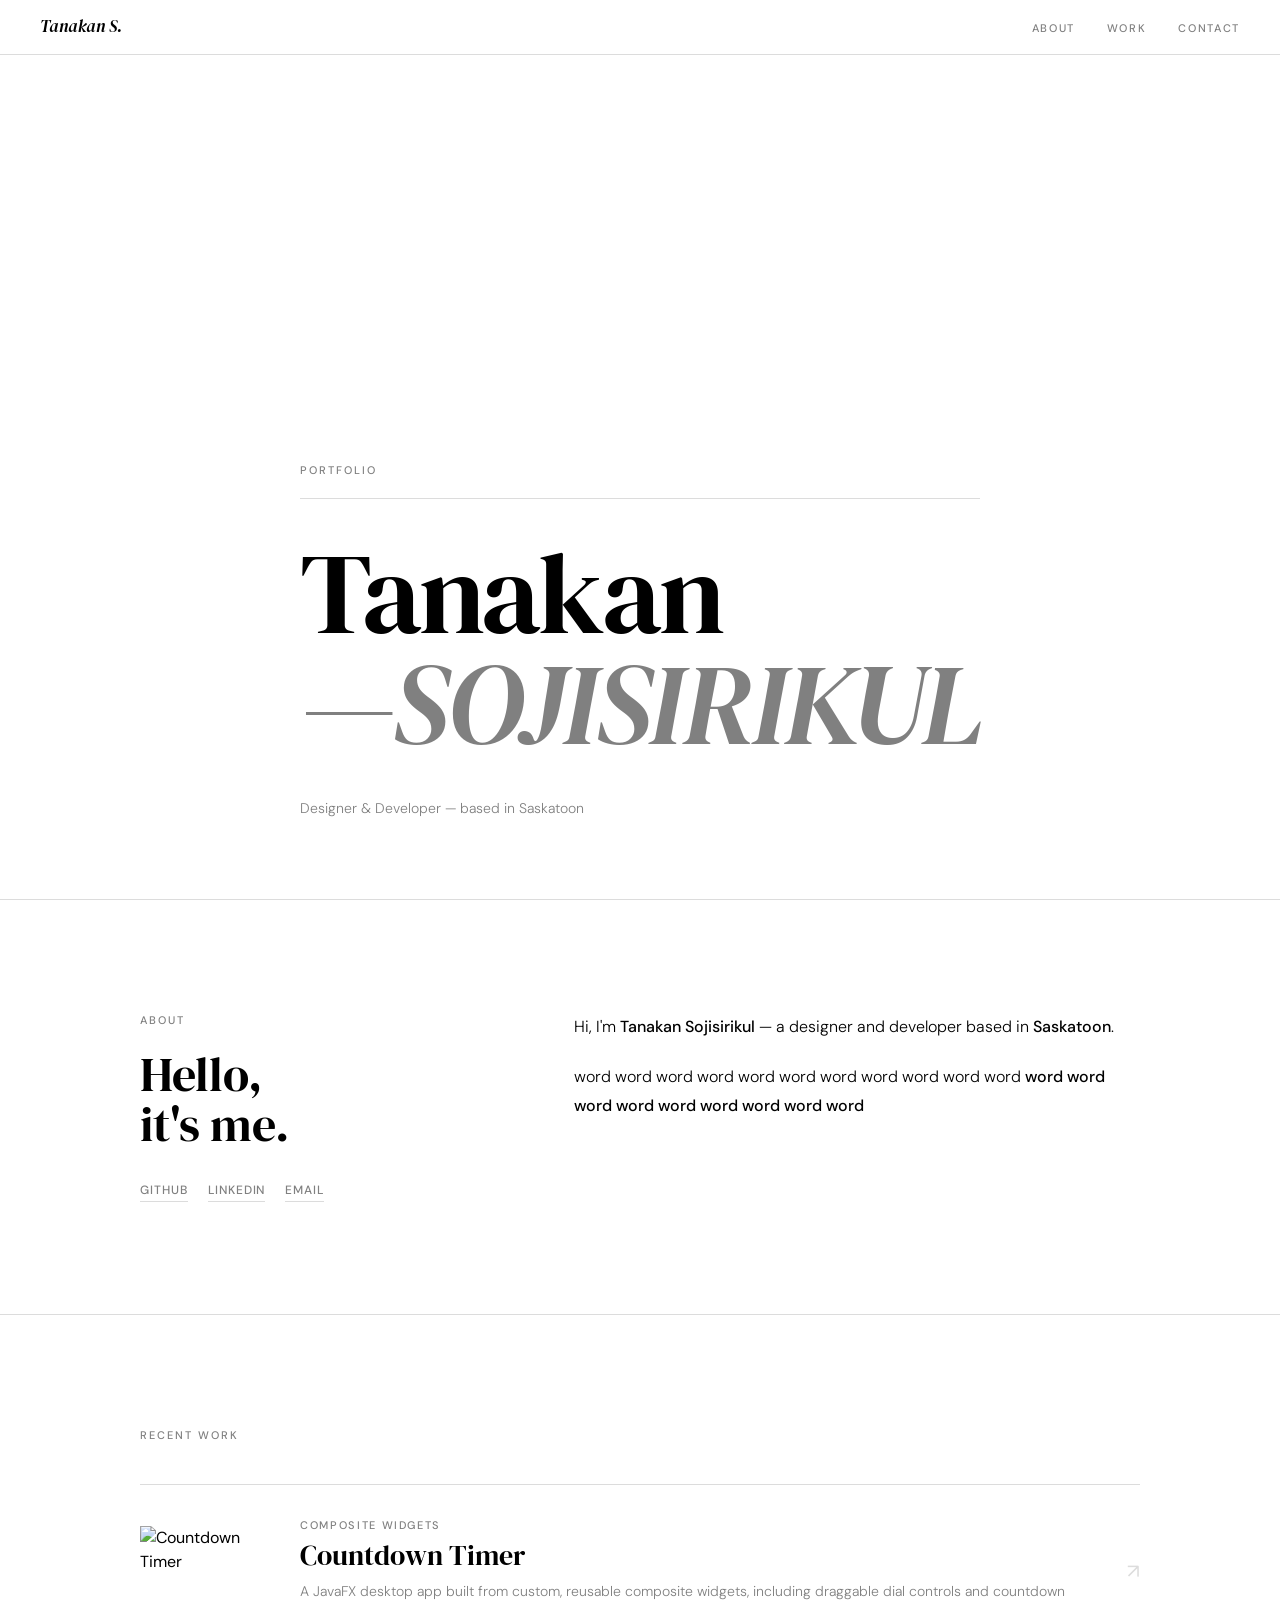
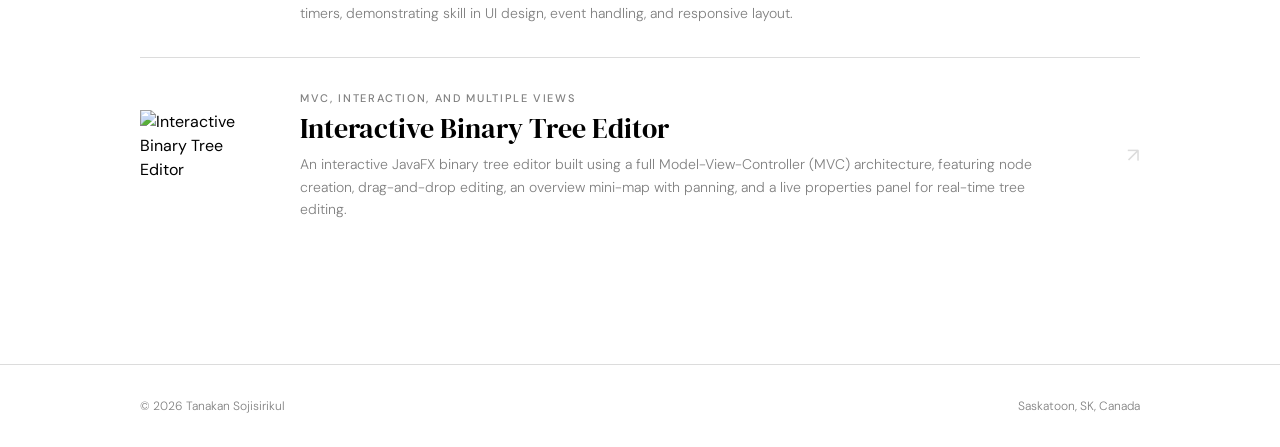
==== website/index.html @ 0d15c953 "add browser back/forward button support in project detail page" ====
<!DOCTYPE html>
<html lang="en">

<head>
    <meta charset="UTF-8" />
    <meta name="viewport" content="width=device-width, initial-scale=1.0" />
    <title>Tanakan S. — Portfolio</title>

    <!-- google font: DM Serif Display -->
    <link rel="stylesheet" href="https://fonts.googleapis.com/css2?family=DM+Serif+Display:ital@0;1&family=DM+Sans:wght@300;400;500&display=swap" />
    
    <!-- external web style -->
    <link rel="stylesheet" href="style.css" />
</head>

<body>

    <div id="view-home">


        <!-- navigation bar -->
        <nav id="navbar">
            <a id="nav-logo" data-view="home">Tanakan S.</a>
            <ul id="navbar-links">
                <li><a data-view="home" data-anchor="about-section">About</a></li>
                <li><a data-view="home" data-anchor="work-section">Work</a></li>
                <li><a href="mailto:soji.tanakan@gmail.com">Contact</a></li>
            </ul>
        </nav>


        <!-- hero -->
        <section id="hero-section">
            <div class="container">

                <div id="hero-label">
                    <span>Portfolio</span>
                </div>

                <h1 id="hero-heading">
                    Tanakan<br />
                    <em>&mdash;SOJISIRIKUL</em>
                </h1>

                <p id="hero-sub">Designer &amp; Developer — based in Saskatoon</p>

            </div>
        </section>

        <!-- about -->
        <section id="about-section">
            <div class="container">
                <div class="two-col">

                    <div class="col-left">
                        <p class="eyebrow">About</p>
                        <h2 class="about-heading">Hello,<br />it's me.</h2>
                        <div class="link-row">
                            <a class="text-link" href="https://github.com/tas199" target="_blank">GitHub</a>
                            <a class="text-link" href="https://www.linkedin.com/in/tansoji/" target="_blank">LinkedIn</a>
                            <a class="text-link" href="mailto:soji.tanakan@gmail.com">Email</a>
                        </div>
                    </div>

                    <div class="col-right bio-text">
                        <p>
                            Hi, I'm <strong>Tanakan Sojisirikul</strong> — a designer
                            and developer based in <strong>Saskatoon</strong>.
                        </p>
                        <p>
                            word word word word word word word word word word word
                            <strong>word word word word word word word word word</strong>
                        </p>
                    </div>

                </div>
            </div>
        </section>

        <!-- projects -->
        <section id="work-section">
            <div class="container">

                <p class="eyebrow">Recent Work</p>

                <div id="project-list">

                    <!-- project 2 -->
                    <div class="project-row" data-project="cmpt381_a2">
                        <div class="project-thumb">
                            <img src="images/cmpt381_a2/cover.png" alt="Countdown Timer" />
                        </div>
                        <div class="project-info">
                            <p class="project-tag">Composite Widgets</p>
                            <h3 class="project-title">Countdown Timer</h3>
                            <p class="project-desc">A JavaFX desktop app built from custom, reusable composite widgets, including draggable dial controls and countdown timers, demonstrating skill in UI design, event handling, and responsive layout.</p>
                        </div>
                        <span class="project-arrow">↗</span>
                    </div>

                    <!-- project 3 -->
                    <div class="project-row" data-project="cmpt381_a3">
                        <div class="project-thumb">
                            <img src="images/cmpt381_a3/cover.png" alt="Interactive Binary Tree Editor" />
                        </div>
                        <div class="project-info">
                            <p class="project-tag">MVC, Interaction, and Multiple Views</p>
                            <h3 class="project-title">Interactive Binary Tree Editor</h3>
                            <p class="project-desc">An interactive JavaFX binary tree editor built using a full Model-View-Controller (MVC) architecture, featuring node creation, drag-and-drop editing, an overview mini-map with panning, and a live properties panel for real-time tree editing.</p>
                        </div>
                        <span class="project-arrow">↗</span>
                    </div>

                    <!-- additional project -->
                </div>
            </div>
        </section>

        <!-- footer -->
        <footer id="site-footer">
            <div class="container footer-inner">
                <span>© 2026 Tanakan Sojisirikul</span>
                <span>Saskatoon, SK, Canada</span>
            </div>
        </footer>
    
    </div>


    <!-- project detail, java script -->
    <!-- template -->
     <div id="view-project" style="display: none;">

        <div id="detail-topbar">
            <div class="container topbar-inner">
                <button id="back-btn">← Back to Work</button>
                <span id="detail-index"></span>
            </div>
        </div>

        <section id="detail-hero">
            <div class="container">
                <div class="detail-header">
                    <div>
                        <p class="eyebrow" id="detail-tag"></p>
                        <h1 id="detail-title"></h1>
                    </div>
                    <div id="detail-meta"></div>
                </div>
                <img id="detail-cover" src="" alt="" />
            </div>
        </section>

        <section>
            <div class="container">
                <div id="detail-body"></div>
            </div>
        </section>

        <section>
            <div class="container">
                <div id="detail-gallery"></div>
            </div>
        </section>

        <section id="detail-next">
            <div class="container">
                <div id="next-link">
                    <div>
                        <p class="eyebrow">Next Project</p>
                        <h2 id="next-title"></h2>
                    </div>
                    <span class="next-arrow">→</span>
                </div>
            </div>
        </section>

    </div>

    <!-- script -->
    <script>
    
        // project list
        const PROJECTS = [
            {
                id: "cmpt381_a2",
                tag: "Composite Widgets",
                title: "Countdown <em>Timer</em>",
                cover: "images/cmpt381_a2/cover.png",  // local path
                meta: [
                    { label: "Year", value: "2025" },
                    { label: "Role", value: "Designer, Developer" },
                    { label: "Tools", value: "JavaFX, IntelliJ IDEA, UI Controls, Event-Driven Programming, Object-Oriented Design (OOP), Encapsulation, Responsive Layout" },
                    { label: "Link", value: '<a href="https://github.com/tas199/cmpt381-2025-a2.git" target="_blank">GitHub ↗</a>' }
                ],
                sections: [
                    { label: "Overview", text: ["This application is a JavaFX desktop program that shows a control panel with <strong>two countdown timers</strong> and an <strong>activity log</strong> on the side. Each timer is built as a <strong>custom dial control</strong> that users set by <strong>clicking and dragging</strong> around a circle, like turning a clock hand, and the app then <strong>counts down the seconds</strong> while updating the display in real time. The timers run in the <strong>background</strong> so the countdown keeps ticking smoothly, and when a timer finishes, it automatically <strong>adds a message to the log panel</strong>, which is also <strong>resizable</strong> so it can grow or shrink smoothly with the window. The interface is built by combining smaller <strong>custom widgets</strong> (a log panel, an arc-shaped control, and a dial display) into bigger ones, a method called <strong>composite widgets</strong>, so parts of the screen can be <strong>reused</strong> just like normal buttons or sliders."] }
                ],
                gallery: [
                    { src: "images/cmpt381_a2/body1.png", wide: true,  alt: "Countdown timer set-time screen" },
                    { src: "images/cmpt381_a2/body2.png", wide: false, alt: "Timer finished alert" },
                    { src: "images/cmpt381_a2/body3.png", wide: false, alt: "Font customization panel" }
                ],
                next: "cmpt381_a3"
            },

            {
                id: "cmpt381_a3",
                tag: "MVC, Interaction, and Multiple Views",
                title: "Interactive <em>Binary Tree Editor</em>",
                cover: "images/cmpt381_a3/cover.png",
                meta: [
                    { label: "Year", value: "2025" },
                    { label: "Role", value: "Designer, Developer" },
                    { label: "Tools", value: "JavaFX, IntelliJ IDEA, UI Controls" },
                    { label: "Link", value: '<a href="https://github.com/tas199/cmpt381-2025-a3.git" target="_blank">GitHub ↗</a>' }
                ],
                sections: [
                    { label: "Overview", text: ["This project is an interactive <strong>binary tree editor</strong> built with JavaFX, made to practice <strong>Model-View-Controller (MVC)</strong>, a way of organizing code so the data, the visuals, and the user input are all kept separate and easier to manage. You can click to add nodes, hold Shift and drag to connect them as parent and child, move branches around, select or delete parts, and see everything update right away. Since the tree can get bigger than the screen, there's a small <strong>overview map</strong> that shows the whole tree at once. There's also a <strong>side panel</strong> where you can view or edit details about the node you picked, like its name, depth, and number of children, along with a few basic stats about the tree overall. Overall, it works a lot like the drag-and-drop editors you'd see in real diagramming tools, just built from scratch."] }
                ],
                gallery: [
                    { src: "images/cmpt381_a3/body1.png", wide: true,  alt: "Node tree linking" },
                    { src: "images/cmpt381_a3/body2.png", wide: false, alt: "Overview map" },
                    { src: "images/cmpt381_a3/body3.png", wide: false, alt: "Side panel: A node detail" }
                ],
                next: ""
            },
            // additional projects
        ];

        // dom reference
        const viewHome = document.getElementById("view-home");
        const viewProject = document.getElementById("view-project");
        const navbar = document.getElementById("navbar");
        const nextLink = document.getElementById("next-link");

        // findProjectById() 
        function findProjectById(id) {

            for (let i = 0; i < PROJECTS.length; i++) {

                const project = PROJECTS[i];

                if (project.id === id) {
                    return project;
                }
            }

            return null;
        }

        // showHome()
        // switch to home view
        function showHome(anchor, fromHistory) {

            viewProject.style.display = "none";
            viewHome.style.display = "block";

            navbar.querySelector("ul").innerHTML = `
                <li><a data-view="home" data-anchor="about-section">About</a></li>
                <li><a data-view="home" data-anchor="work-section">Work</a></li>
                <li><a href="mailto:soji.tanakan@gmail.com">Contact</a></li>
            `;

            bindNavLinks();

            window.scrollTo({ top: 0, behavior: "instant" });

            if (anchor) {

                const target = document.getElementById(anchor);

                if (target) {
                    target.scrollIntoView({ behavior: "smooth" });
                }
            }

            if (!fromHistory) {
                history.pushState({ view: "home", anchor: anchor || null }, "", window.location.pathname);
            }
        }

        // showProject()
        // fill the detail template with project data
        function showProject(id, fromHistory) {

            const data = findProjectById(id);

            if (data === null) {
                return;
            }

            viewHome.style.display = "none";
            viewProject.style.display = "block";

            navbar.querySelector("ul").innerHTML = `
                <li><a data-view="home">Home</a></li>
                <li><a data-view="home" data-anchor="work-section">Work</a></li>
                <li><a href="mailto:soji.tanakan@gmail.com">Contact</a></li>
            `;

            bindNavLinks();

            // find this project's position in the list
            let projectPosition = 0;

            for (let i = 0; i < PROJECTS.length; i++) {
                if (PROJECTS[i].id === id) {
                    projectPosition = i + 1;
                }
            }

            const current = String(projectPosition).padStart(2, "0");
            const total = String(PROJECTS.length).padStart(2, "0");
            document.getElementById("detail-index").textContent = current + " / " + total;

            document.getElementById("detail-tag").textContent = data.tag;
            document.getElementById("detail-title").innerHTML = data.title;
            document.getElementById("detail-cover").src = data.cover;
            document.getElementById("detail-cover").alt = data.tag;

            // build the HTML for the meta table one row at a time
            let metaHtml = "";

            for (let i = 0; i < data.meta.length; i++) {

                const row = data.meta[i];

                metaHtml += "<div class=\"meta-row\">";
                metaHtml += "<span class=\"meta-label\">" + row.label + "</span>";
                metaHtml += "<span class=\"meta-value\">" + row.value + "</span>";
                metaHtml += "</div>";
            }

            document.getElementById("detail-meta").innerHTML = metaHtml;

            // build the HTML for body (overview)
            let bodyHtml = "";

            for (let i = 0; i < data.sections.length; i++) {

                const section = data.sections[i];

                let paragraphsHtml = "";

                for (let j = 0; j < section.text.length; j++) {
                    paragraphsHtml += "<p>" + section.text[j] + "</p>";
                }

                bodyHtml += "<div class=\"content-row\">";
                bodyHtml += "<span class=\"content-row-label\">" + section.label + "</span>";
                bodyHtml += "<div class=\"content-row-text\">" + paragraphsHtml + "</div>";
                bodyHtml += "</div>";
            }

            document.getElementById("detail-body").innerHTML = bodyHtml;

            // build the HTML for the photo gallery
            if (data.gallery && data.gallery.length > 0) {

                let galleryHtml = "";

                for (let i = 0; i < data.gallery.length; i++) {

                    const photo = data.gallery[i];

                    let cssClass = "";
                    if (photo.wide === true) {
                        cssClass = "wide";
                    } else {
                        cssClass = "";
                    }

                    galleryHtml += "<img src=\"" + photo.src + "\" alt=\"" + photo.alt + "\" title=\"" + photo.alt + "\" class=\"" + cssClass + "\" />";
                }

                document.getElementById("detail-gallery").innerHTML = "<div class=\"gallery\">" + galleryHtml + "</div>";

            } else {
                document.getElementById("detail-gallery").innerHTML = "";
            }

            const nextData = findProjectById(data.next);

            // Next Project link
            if (nextData !== null) {
                const cleanTitle = nextData.title.replace(/<[^>]+>/g, " ").trim();
                document.getElementById("next-title").textContent = cleanTitle;
            } else {
                document.getElementById("next-title").textContent = "";
            }

            nextLink.dataset.project = data.next;

            window.scrollTo({ top: 0, behavior: "instant" });

            if (!fromHistory) {
                history.pushState({ view: "project", id: id }, "", "?project=" + id);
            }
        }

        // bindNavLinks()
        function bindNavLinks() {

            const homeLinks = document.querySelectorAll("[data-view='home']");

            for (let i = 0; i < homeLinks.length; i++) {

                const link = homeLinks[i];

                link.addEventListener("click", function (e) {
                    e.preventDefault();
                    showHome(link.dataset.anchor || null);
                });
            }
        }

        document.addEventListener("click", function (e) {

            const row = e.target.closest(".project-row[data-project]");

            if (row) {
                showProject(row.dataset.project);
                return;
            }

            if (e.target.closest("#back-btn")) {
                showHome("work-section");
                return;
            }

            if (e.target.closest("#next-link")) {

                const nextId = document.getElementById("next-link").dataset.project;

                if (nextId) {
                    showProject(nextId);
                }

                return;
            }

            if (e.target.closest("#nav-logo")) {
                showHome(null);
                return;
            }

        });

        bindNavLinks();

        // browser back/forward button support
        window.addEventListener("popstate", function (e) {

            const state = e.state;

            if (state && state.view === "project") {
                showProject(state.id, true);
            } else {
                showHome(state ? state.anchor : null, true);
            }
        });

        // set up the  first history entry so that a later "back"
        (function initHistory() {

            const params = new URLSearchParams(window.location.search);
            const initialProjectId = params.get("project");

            if (initialProjectId && findProjectById(initialProjectId)) {
                showProject(initialProjectId, true);
                history.replaceState({ view: "project", id: initialProjectId }, "", "?project=" + initialProjectId);
            } else {
                history.replaceState({ view: "home", anchor: null }, "", window.location.pathname);
            }
        })();

    </script>

    

</body>
</html>
---- website/style.css ----
/*
 * css variables and reset
 */
:root {
    --font-heading  : "DM Serif Display", Georgia, serif;
    --font-body     : "DM Sans", system-ui, sans-serif;

    --color-ink     : black;
    --color-muted   : gray;
    --color-border  : gainsboro;
    --color-hover   : whitesmoke;

    --max-width     : 1080px;
    --side-padding  : 2.5rem;
    --section-gap   : 7rem;
    --nav-height    : 55px;
}

* {
    box-sizing: border-box;
    margin: 0;
    padding: 0;
}

*::before {
    box-sizing: border-box;
    margin: 0;
    padding: 0;
}

*::after {
    box-sizing: border-box;
    margin: 0;
    padding: 0;
}

html {
    scroll-behavior: smooth;
}

body {
    font-family: var(--font-body);
    color: var(--color-ink);
    background: white;
    line-height: 1.5;
    -webkit-font-smoothing: antialiased;
}

img {
    display: block;
    max-width: 100%;
}

a {
    color: inherit;
    text-decoration: none;
}

ul {
    list-style: none;
}

button {
    border: none;
    background: none;
    font: inherit;
    cursor: pointer;
    padding: 0;
}

strong {
    font-weight: 500;
}

/*
 * navigation bar
 */
#navbar {
    position: fixed;
    top: 0;
    left: 0;
    right: 0;
    height: var(--nav-height);
    display: flex;
    align-items: center;
    justify-content: space-between;
    padding: 0 var(--side-padding);
    background: white;
    border-bottom: 1px solid var(--color-border);
    z-index: 100;
}

#nav-logo {
    font-family: var(--font-heading);
    font-style: italic;
    font-size: 1.0625rem;
    cursor: pointer;
}

#navbar-links {
    display: flex;
    gap: 2rem;
}

#navbar-links a {
    font-size: 0.6875rem;
    font-weight: 500;
    letter-spacing: 0.15em;
    text-transform: uppercase;
    color: var(--color-muted);
    cursor: pointer;
    transition: color 0.15s;
}

#navbar-links a:hover {
    color: var(--color-ink);
}

/*
 * hero title
 */
.container {
    max-width: var(--max-width);
    margin: 0 auto;
    padding: 0 var(--side-padding);
}

#hero-section {
    min-height: 100vh;
    display: flex;
    align-items: flex-end;
    padding-top: var(--nav-height);
    padding-bottom: 5rem;
    border-bottom: 1px solid var(--color-border);
}

#hero-label {
    display: flex;
    justify-content: space-between;
    font-size: 0.6875rem;
    font-weight: 500;
    letter-spacing: 0.18em;
    text-transform: uppercase;
    color: var(--color-muted);
    border-bottom: 1px solid var(--color-border);
    padding-bottom: 1.25rem;
    margin-bottom: 2.5rem;
}

#hero-heading {
    font-family: var(--font-heading);
    font-size: clamp(3.5rem, 9vw, 8rem);
    font-weight: 400;
    line-height: 0.95;
    letter-spacing: -0.025em;
    margin-bottom: 2.5rem;
}

#hero-heading em {
    font-style: italic;
    color: var(--color-muted);
}

#hero-sub {
    font-size: 0.875rem;
    font-weight: 300;
    color: var(--color-muted);
}

/*
 * about section
 */
.eyebrow {
    font-size: 0.6875rem;
    font-weight: 500;
    letter-spacing: 0.18em;
    text-transform: uppercase;
    color: var(--color-muted);
    margin-bottom: 1.25rem;
}

.text-link {
    font-size: 0.75rem;
    font-weight: 500;
    letter-spacing: 0.08em;
    text-transform: uppercase;
    color: var(--color-muted);
    border-bottom: 1px solid var(--color-border);
    padding-bottom: 2px;
    transition: color 0.15s, border-color 0.15s;
}

.text-link:hover {
    color: var(--color-ink);
    border-color: var(--color-ink);
}

.two-col {
    display: grid;
    grid-template-columns: 1fr 1.6fr;
    gap: 5rem;
    align-items: start;
}

.col-left {
    position: sticky;
    top: calc(var(--nav-height) + 2rem);
}

#about-section {
    padding: var(--section-gap) 0;
    border-bottom: 1px solid var(--color-border);
}

.about-heading {
    font-family: var(--font-heading);
    font-size: clamp(2rem, 4vw, 3rem);
    font-weight: 400;
    line-height: 1.05;
    margin-bottom: 2rem;
}

.link-row {
    display: flex;
    gap: 1.25rem;
    flex-wrap: wrap;
}

.bio-text p {
    font-size: 1rem;
    font-weight: 300;
    line-height: 1.85;
}

.bio-text p + p {
    margin-top: 1.25rem;
}

/*
 * projects section
 */
 #work-section {
    padding: var(--section-gap) 0;
    border-bottom: 1px solid var(--color-border);
}

#project-list {
    margin-top: 2.5rem;
}

.project-row {
    display: grid;
    grid-template-columns: 120px 1fr 2rem;
    gap: 2.5rem;
    align-items: center;
    padding: 2rem 0;
    border-top: 1px solid var(--color-border);
    cursor: pointer;
    transition: background 0.15s;
}

.project-row:hover {
    background: var(--color-hover);
}

.project-thumb {
    width: 120px;
    aspect-ratio: 4 / 3;
    overflow: hidden;
}

.project-thumb img {
    width: 100%;
    height: 100%;
    object-fit: cover;
}

.project-info {
    min-width: 0;
}

.project-tag {
    font-size: 0.6875rem;
    font-weight: 500;
    letter-spacing: 0.15em;
    text-transform: uppercase;
    color: var(--color-muted);
    margin-bottom: 0.4rem;
}

.project-title {
    font-family: var(--font-heading);
    font-size: clamp(1.2rem, 2.5vw, 1.75rem);
    font-weight: 400;
    line-height: 1.1;
    margin-bottom: 0.6rem;
}

.project-desc {
    font-size: 0.875rem;
    font-weight: 300;
    color: var(--color-muted);
    line-height: 1.6;
}

.project-arrow {
    font-size: 1.25rem;
    color: var(--color-border);
    text-align: right;
    transition: color 0.15s;
}

.project-row:hover .project-arrow {
    color: var(--color-ink);
}

/*
 * footer
 */
#site-footer { padding: 2rem 0; }

.footer-inner {
    display: flex;
    justify-content: space-between;
    font-size: 0.75rem;
    font-weight: 300;
    color: var(--color-muted);
}

/*
 * project detail
 */

#detail-topbar {
    margin-top: var(--nav-height);
    border-bottom: 1px solid var(--color-border);
}

.topbar-inner {
    display: flex;
    justify-content: space-between;
    align-items: center;
    height: 48px;
}

#back-btn {
    font-size: 0.6875rem;
    font-weight: 500;
    letter-spacing: 0.12em;
    text-transform: uppercase;
    color: var(--color-muted);
    transition: color 0.15s;
}

#back-btn:hover {
    color: var(--color-ink);
}

#detail-index {
    font-size: 0.6875rem;
    font-weight: 500;
    letter-spacing: 0.15em;
    text-transform: uppercase;
    color: var(--color-muted);
}

/* hero: title left, meta right */
#detail-hero {
    padding-top: 4rem;
    padding-bottom: 0;
    padding-left: 0;
    padding-right: 0;
}

.detail-header {
    display: grid;
    grid-template-columns: 1fr 1fr;
    gap: 4rem;
    align-items: end;
    margin-bottom: 3rem;
}

#detail-title {
    font-family: var(--font-heading);
    font-size: clamp(2.5rem, 6vw, 5rem);
    font-weight: 400;
    line-height: 0.95;
    letter-spacing: -0.025em;
}

#detail-title em {
    font-style: italic;
    color: var(--color-muted);
}

/* meta rows (year / role / tools / link) */
#detail-meta {
    display: flex;
    flex-direction: column;
    gap: 1.25rem;
}

.meta-row {
    display: flex;
    flex-direction: column;
    gap: 4px;
    padding-top: 1rem;
    border-top: 1px solid var(--color-border);
}

.meta-label {
    font-size: 0.625rem;
    font-weight: 500;
    letter-spacing: 0.2em;
    text-transform: uppercase;
    color: var(--color-muted);
}

.meta-value {
    font-size: 0.9375rem;
    font-weight: 300;
}

.meta-value a {
    border-bottom: 1px solid var(--color-border);
    transition: border-color 0.15s;
}

.meta-value a:hover {
    border-color: var(--color-ink);
}

#detail-cover {
    width: 100%;
    aspect-ratio: 16 / 9;
    object-fit: cover;
}

/* body rows */
.content-row {
    display: grid;
    grid-template-columns: 1fr 1.6fr;
    gap: 4rem;
    padding: 3rem 0;
    border-top: 1px solid var(--color-border);
    align-items: start;
}

.content-row-label {
    font-size: 0.6875rem;
    font-weight: 500;
    letter-spacing: 0.18em;
    text-transform: uppercase;
    color: var(--color-muted);
}

.content-row-text p {
    font-size: 0.9375rem;
    font-weight: 300;
    line-height: 1.8;
}

.content-row-text p + p {
    margin-top: 1rem;
}

/* gallery: wide image on top, two below */
.gallery {
    display: grid;
    grid-template-columns: 1fr 1fr;
    gap: 1px;
    border-top: 1px solid var(--color-border);
    padding-top: 3rem;
    margin-bottom: var(--section-gap);
}

.gallery img {
    width: 100%;
    aspect-ratio: 4 / 3;
    object-fit: cover;
    border: 2px solid white;
}

.gallery img.wide {
    grid-column: 1 / -1;
    aspect-ratio: 21 / 9;
    margin-bottom: 1px;
}

#detail-next {
    border-top: 1px solid var(--color-border);
    padding: 3rem 0;
}

#next-link {
    display: flex;
    align-items: center;
    gap: 2rem;
    cursor: pointer;
}

#next-link .eyebrow {
    margin-bottom: 0.5rem;
}

#next-title {
    font-family: var(--font-heading);
    font-size: clamp(1.5rem, 3.5vw, 2.5rem);
    font-weight: 400;
    letter-spacing: -0.02em;
    transition: color 0.15s;
}

.next-arrow {
    font-size: 1.75rem;
    color: var(--color-border);
    margin-left: auto;
    transition: color 0.15s, transform 0.15s;
}

#next-link:hover #next-title {
    color: var(--color-muted);
}

#next-link:hover .next-arrow {
    color: var(--color-ink);
    transform: translateX(6px);
}

/*
 * mobile responsive
 */
 /* stacks the project rows and two column grids into one column */
 @media (max-width: 720px) {

    .two-col {
        grid-template-columns: 1fr;
        gap: 2.5rem;
    }

    .col-left {
        position: static;
    }

    .project-row {
        grid-template-columns: 1fr 2rem;
        grid-template-rows: auto auto;
    }

    .project-thumb {
        grid-row: 1;
        grid-column: 1 / -1;
        width: 100%;
        aspect-ratio: 16 / 9;
    }

    .project-info {
        grid-row: 2;
        grid-column: 1;
    }

    .project-arrow {
        grid-row: 2;
        grid-column: 2;
        align-self: center;
    }

    .detail-header {
        grid-template-columns: 1fr;
        gap: 2rem;
    }

    .content-row {
        grid-template-columns: 1fr;
        gap: 1rem;
    }

    .gallery {
        grid-template-columns: 1fr;
    }

    .gallery img.wide {
        grid-column: 1;
    }

}
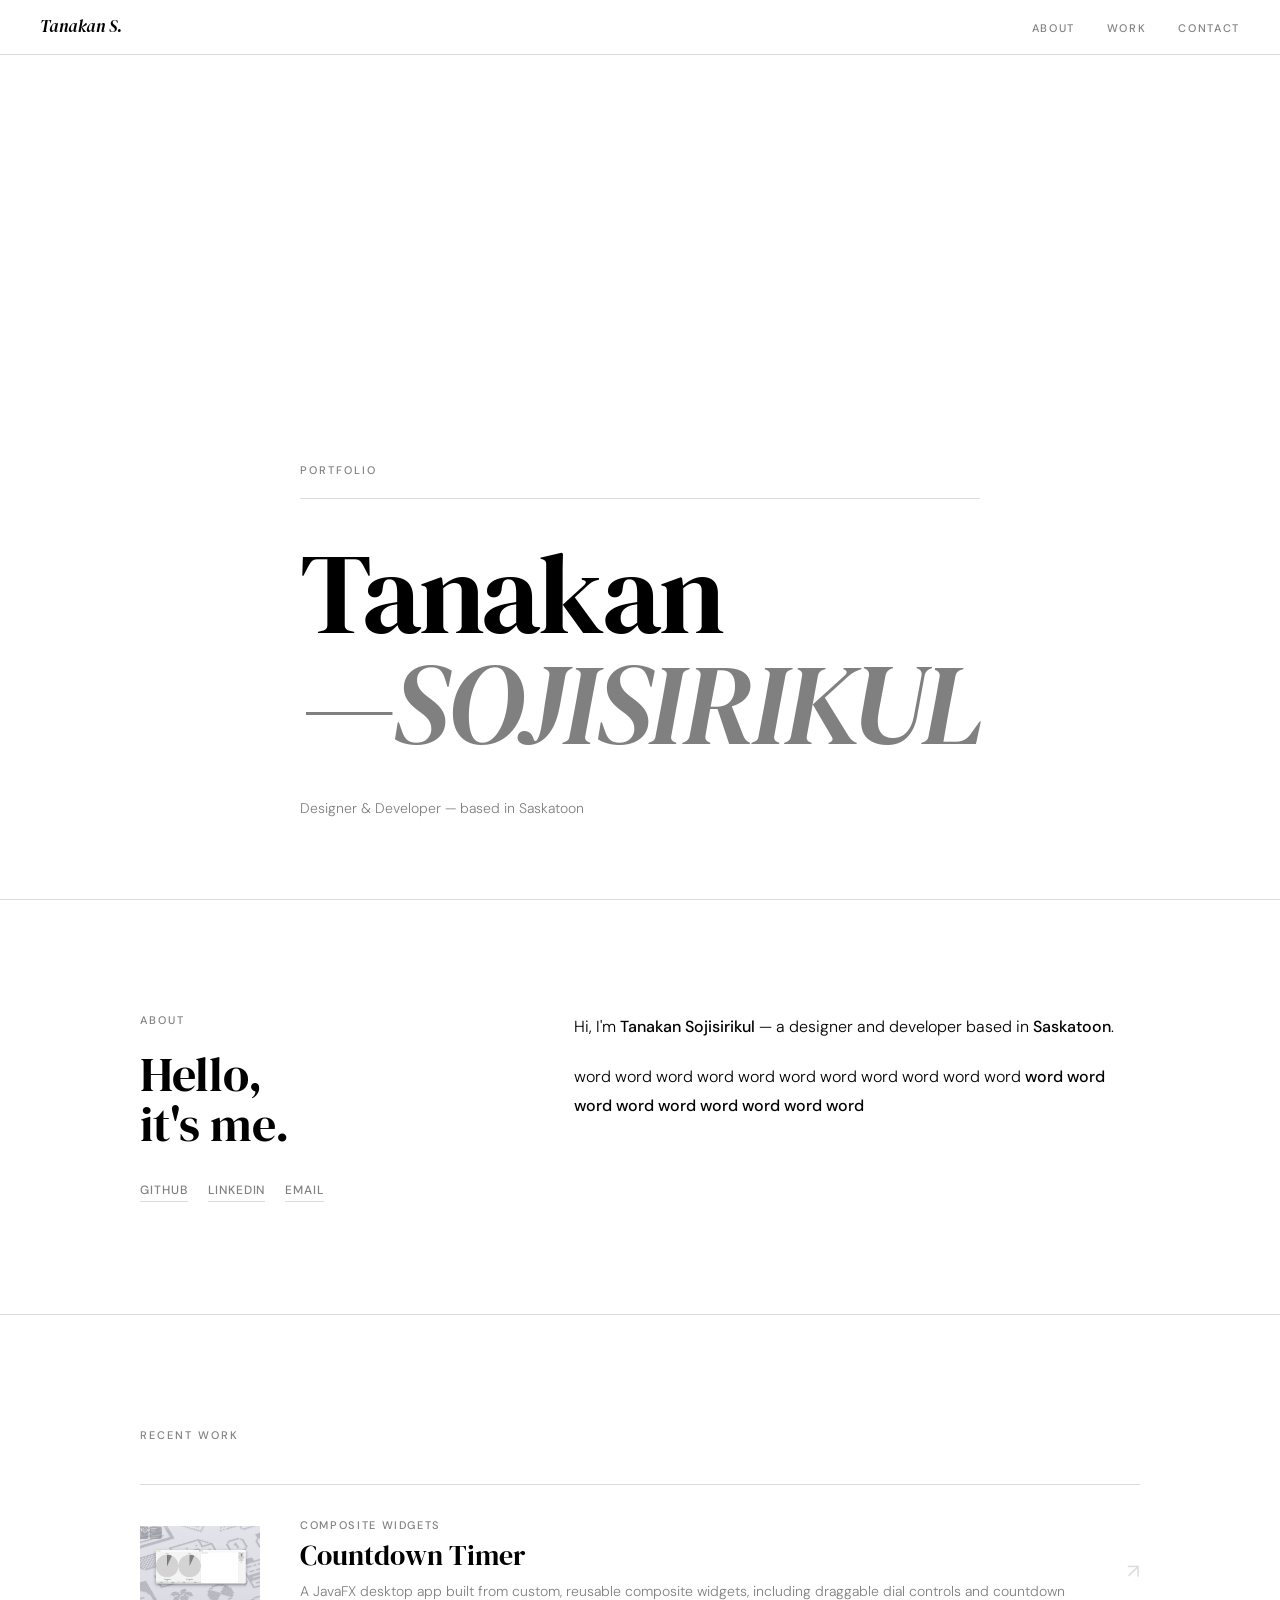
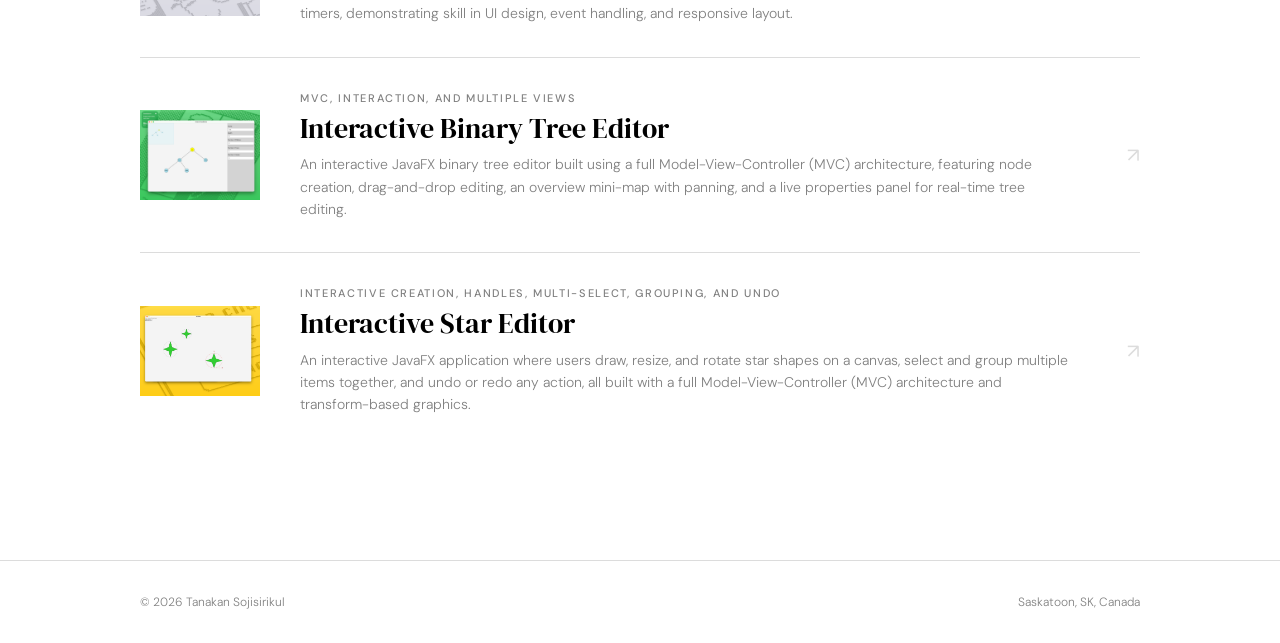
==== commit 6c7730a6: "add cmpt381_a4 project" ====
--- a/website/index.html
+++ b/website/index.html
@@ -107,6 +107,19 @@
                             <p class="project-tag">MVC, Interaction, and Multiple Views</p>
                             <h3 class="project-title">Interactive Binary Tree Editor</h3>
                             <p class="project-desc">An interactive JavaFX binary tree editor built using a full Model-View-Controller (MVC) architecture, featuring node creation, drag-and-drop editing, an overview mini-map with panning, and a live properties panel for real-time tree editing.</p>
+                        </div>
+                        <span class="project-arrow">↗</span>
+                    </div>
+
+                    <!-- project 4 -->
+                    <div class="project-row" data-project="cmpt381_a4">
+                        <div class="project-thumb">
+                            <img src="images/cmpt381_a4/cover.png" alt="Interactive Star Editor" />
+                        </div>
+                        <div class="project-info">
+                            <p class="project-tag">Interactive Creation, Handles, Multi-Select, Grouping, and Undo</p>
+                            <h3 class="project-title">Interactive Star Editor</h3>
+                            <p class="project-desc">An interactive JavaFX application where users draw, resize, and rotate star shapes on a canvas, select and group multiple items together, and undo or redo any action, all built with a full Model-View-Controller (MVC) architecture and transform-based graphics.</p>
                         </div>
                         <span class="project-arrow">↗</span>
                     </div>
@@ -190,11 +203,11 @@
                 meta: [
                     { label: "Year", value: "2025" },
                     { label: "Role", value: "Designer, Developer" },
-                    { label: "Tools", value: "JavaFX, IntelliJ IDEA, UI Controls, Event-Driven Programming, Object-Oriented Design (OOP), Encapsulation, Responsive Layout" },
+                    { label: "Tools", value: "Event-Driven Programming, IntelliJ IDEA, JavaFX, Responsive Layout, UI Controls(Widgets)" },
                     { label: "Link", value: '<a href="https://github.com/tas199/cmpt381-2025-a2.git" target="_blank">GitHub ↗</a>' }
                 ],
                 sections: [
-                    { label: "Overview", text: ["This application is a JavaFX desktop program that shows a control panel with <strong>two countdown timers</strong> and an <strong>activity log</strong> on the side. Each timer is built as a <strong>custom dial control</strong> that users set by <strong>clicking and dragging</strong> around a circle, like turning a clock hand, and the app then <strong>counts down the seconds</strong> while updating the display in real time. The timers run in the <strong>background</strong> so the countdown keeps ticking smoothly, and when a timer finishes, it automatically <strong>adds a message to the log panel</strong>, which is also <strong>resizable</strong> so it can grow or shrink smoothly with the window. The interface is built by combining smaller <strong>custom widgets</strong> (a log panel, an arc-shaped control, and a dial display) into bigger ones, a method called <strong>composite widgets</strong>, so parts of the screen can be <strong>reused</strong> just like normal buttons or sliders."] }
+                    { label: "Description", text: ["This application is a JavaFX desktop program that shows a control panel with <strong>two countdown timers</strong> and an <strong>activity log</strong> on the side. Each timer is built as a <strong>custom dial control</strong> that users set by <strong>clicking and dragging</strong> around a circle, like turning a clock hand, and the app then <strong>counts down the seconds</strong> while updating the display in real time. The timers run in the <strong>background</strong> so the countdown keeps ticking smoothly, and when a timer finishes, it automatically <strong>adds a message to the log panel</strong>, which is also <strong>resizable</strong> so it can grow or shrink smoothly with the window. The interface is built by combining smaller <strong>custom widgets</strong> (a log panel, an arc-shaped control, and a dial display) into bigger ones, a method called <strong>composite widgets</strong>, so parts of the screen can be <strong>reused</strong> just like normal buttons or sliders."] }
                 ],
                 gallery: [
                     { src: "images/cmpt381_a2/body1.png", wide: true,  alt: "Countdown timer set-time screen" },
@@ -206,22 +219,46 @@
 
             {
                 id: "cmpt381_a3",
-                tag: "MVC, Interaction, and Multiple Views",
+                tag: "Interactive Creation, Handles, Multi-Select, Grouping, and Undo",
                 title: "Interactive <em>Binary Tree Editor</em>",
                 cover: "images/cmpt381_a3/cover.png",
                 meta: [
                     { label: "Year", value: "2025" },
                     { label: "Role", value: "Designer, Developer" },
-                    { label: "Tools", value: "JavaFX, IntelliJ IDEA, UI Controls" },
+                    { label: "Tools", value: "Canvas, IntelliJ IDEA, JavaFX, JavaFX Canvas, Model-View-Controller(MVC), State Machine Design" },
                     { label: "Link", value: '<a href="https://github.com/tas199/cmpt381-2025-a3.git" target="_blank">GitHub ↗</a>' }
                 ],
                 sections: [
-                    { label: "Overview", text: ["This project is an interactive <strong>binary tree editor</strong> built with JavaFX, made to practice <strong>Model-View-Controller (MVC)</strong>, a way of organizing code so the data, the visuals, and the user input are all kept separate and easier to manage. You can click to add nodes, hold Shift and drag to connect them as parent and child, move branches around, select or delete parts, and see everything update right away. Since the tree can get bigger than the screen, there's a small <strong>overview map</strong> that shows the whole tree at once. There's also a <strong>side panel</strong> where you can view or edit details about the node you picked, like its name, depth, and number of children, along with a few basic stats about the tree overall. Overall, it works a lot like the drag-and-drop editors you'd see in real diagramming tools, just built from scratch."] }
+                    { label: "Description", text: ["This project is an interactive <strong>binary tree editor</strong> built with JavaFX, made to practice <strong>Model-View-Controller (MVC)</strong>, a way of organizing code so the data, the visuals, and the user input are all kept separate and easier to manage. You can click to add nodes, hold Shift and drag to connect them as parent and child, move branches around, select or delete parts, and see everything update right away. Since the tree can get bigger than the screen, there's a small <strong>overview map</strong> that shows the whole tree at once. There's also a <strong>side panel</strong> where you can view or edit details about the node you picked, like its name, depth, and number of children, along with a few basic stats about the tree overall. Overall, it works a lot like the drag-and-drop editors you'd see in real diagramming tools, just built from scratch."] }
                 ],
                 gallery: [
                     { src: "images/cmpt381_a3/body1.png", wide: true,  alt: "Node tree linking" },
                     { src: "images/cmpt381_a3/body2.png", wide: false, alt: "Overview map" },
                     { src: "images/cmpt381_a3/body3.png", wide: false, alt: "Side panel: A node detail" }
+                ],
+                next: "cmpt381_a4"
+            },
+
+            {
+                id: "cmpt381_a4",
+                tag: "Interactive Creation, Handles, Multi-Select, Grouping, and Undo",
+                title: "Interactive <em>Star Editor</em>",
+                cover: "images/cmpt381_a4/cover.png",
+                meta: [
+                    { label: "Year", value: "2025" },
+                    { label: "Role", value: "Designer, Developer" },
+                    { label: "Tools", value: "2D Transformations, IntelliJ IDEA, JavaFX, JavaFX Canvas, Model-View-Controller(MVC), State Machine Design" },
+                    { label: "Link", value: '<a href="https://github.com/tas199/cmpt381-2025-a4.git" target="_blank">GitHub ↗</a>' }
+                ],
+                sections: [
+                    { label: "Description", text: ["This project is an interactive <strong>star editor</strong> built with <strong>JavaFX</strong>, where users can <strong>draw stars by clicking and dragging, then move, resize, and rotate</strong> them using on-screen handles (kind of like dragging and resizing icons or windows on a computer desktop). Users can <strong>select multiple</strong> stars at once (similar to selecting several files with Control-click), <strong>group</strong> them together so they act as one unit, and <strong>ungroup</strong> them again, with everything keeping its position and rotation correctly. The app also supports <strong>undo and redo</strong>, so any action, like creating, moving, resizing, or grouping, can be reversed or replayed with a keypress, just like Ctrl+Z in most everyday apps. Behind the scenes, the project uses a full </strong>Model-View-Controller (MVC)</strong> structure to separate the data, the drawing, and the user interactions, along with <strong>transform-based graphics</strong> to handle positioning and rotation, and a command-based system to make undo/redo possible."] }
+                ],
+                gallery: [
+                    { src: "images/cmpt381_a4/body1.png", wide: true,  alt: "Object rotation" },
+                    { src: "images/cmpt381_a4/body2.png", wide: false, alt: "Object selection" },
+                    { src: "images/cmpt381_a4/body3.png", wide: false, alt: "Object grouping" },
+                    { src: "images/cmpt381_a4/body4.png", wide: false, alt: "Object resizing" },
+                    { src: "images/cmpt381_a4/body5.png", wide: false, alt: "Undo/Redo (Command Pattern)" },
                 ],
                 next: ""
             },
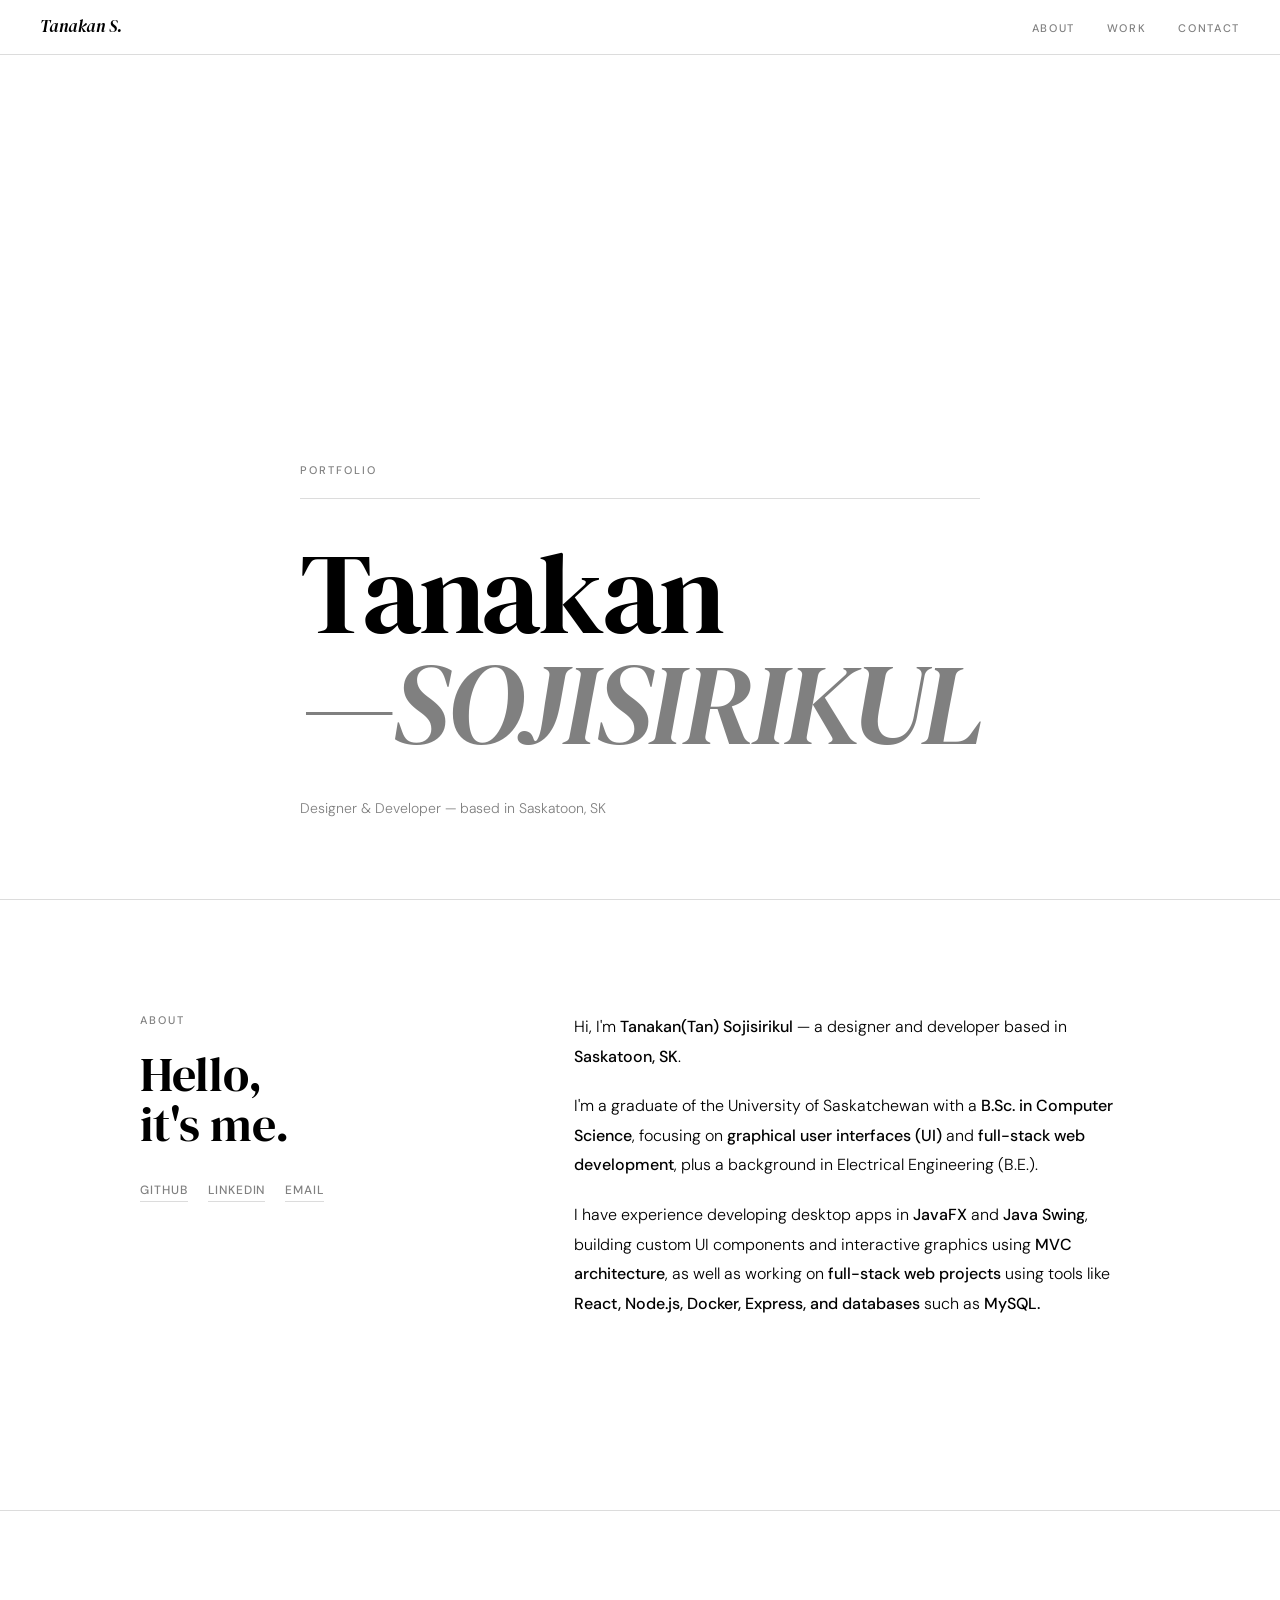
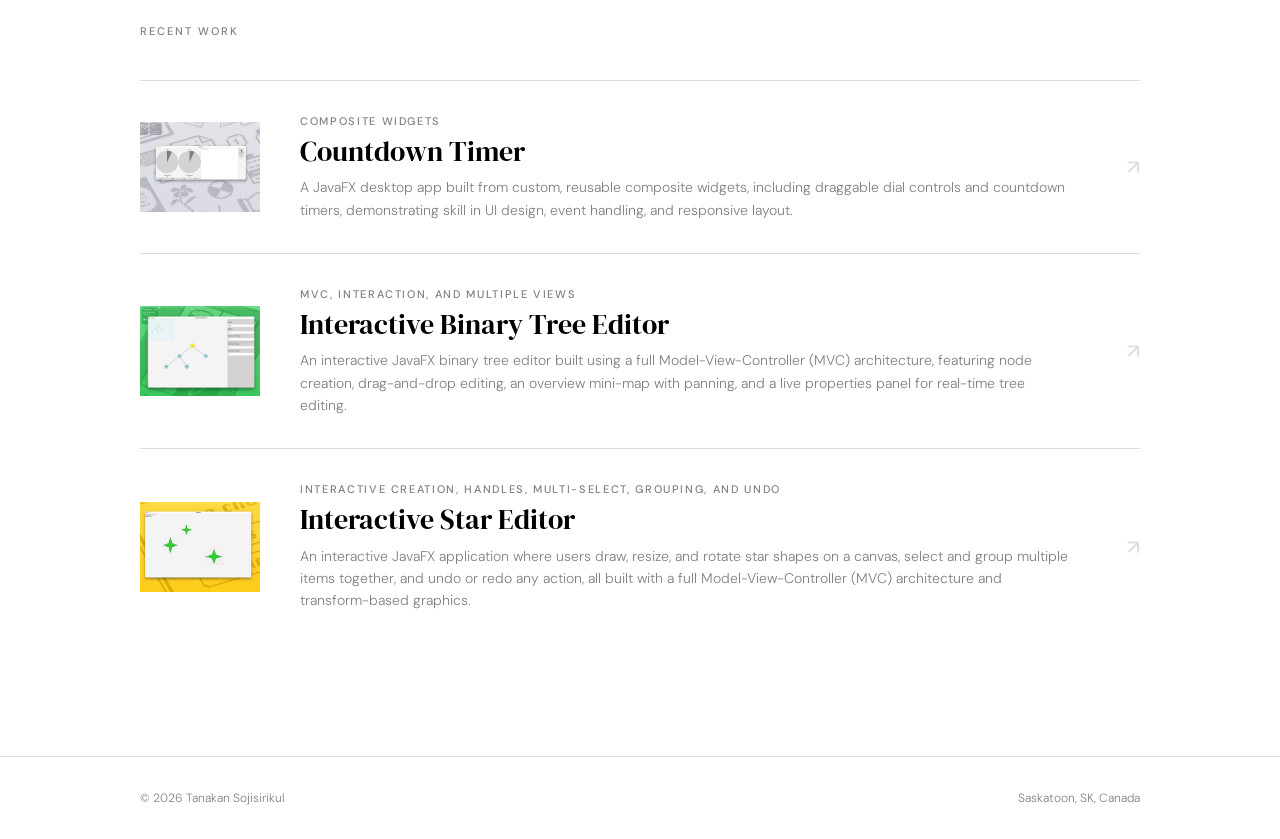
==== commit e0e12adb: "update about me" ====
--- a/website/index.html
+++ b/website/index.html
@@ -42,7 +42,7 @@
                     <em>&mdash;SOJISIRIKUL</em>
                 </h1>
 
-                <p id="hero-sub">Designer &amp; Developer — based in Saskatoon</p>
+                <p id="hero-sub">Designer &amp; Developer — based in Saskatoon, SK</p>
 
             </div>
         </section>
@@ -64,12 +64,13 @@
 
                     <div class="col-right bio-text">
                         <p>
-                            Hi, I'm <strong>Tanakan Sojisirikul</strong> — a designer
-                            and developer based in <strong>Saskatoon</strong>.
+                            Hi, I'm <strong>Tanakan(Tan) Sojisirikul</strong> — a designer and developer based in <strong>Saskatoon, SK</strong>.
                         </p>
                         <p>
-                            word word word word word word word word word word word
-                            <strong>word word word word word word word word word</strong>
+                            I'm a graduate of the University of Saskatchewan with a <strong>B.Sc. in Computer Science</strong>, focusing on <strong>graphical user interfaces (UI)</strong> and <strong>full-stack web development</strong>, plus a background in Electrical Engineering (B.E.).
+                        </p>
+                        <p>
+                            I have experience developing desktop apps in <strong>JavaFX</strong> and <strong>Java Swing</strong>, building custom UI components and interactive graphics using <strong>MVC architecture</strong>, as well as working on <strong>full-stack web projects</strong> using tools like <strong>React, Node.js, Docker, Express, and databases</strong> such as <strong>MySQL<strong>.
                         </p>
                     </div>
 
@@ -85,7 +86,7 @@
 
                 <div id="project-list">
 
-                    <!-- project 2 -->
+                    <!-- project 1 -->
                     <div class="project-row" data-project="cmpt381_a2">
                         <div class="project-thumb">
                             <img src="images/cmpt381_a2/cover.png" alt="Countdown Timer" />
@@ -98,7 +99,7 @@
                         <span class="project-arrow">↗</span>
                     </div>
 
-                    <!-- project 3 -->
+                    <!-- project 2 -->
                     <div class="project-row" data-project="cmpt381_a3">
                         <div class="project-thumb">
                             <img src="images/cmpt381_a3/cover.png" alt="Interactive Binary Tree Editor" />
@@ -111,7 +112,7 @@
                         <span class="project-arrow">↗</span>
                     </div>
 
-                    <!-- project 4 -->
+                    <!-- project 3 -->
                     <div class="project-row" data-project="cmpt381_a4">
                         <div class="project-thumb">
                             <img src="images/cmpt381_a4/cover.png" alt="Interactive Star Editor" />
@@ -219,7 +220,7 @@
 
             {
                 id: "cmpt381_a3",
-                tag: "Interactive Creation, Handles, Multi-Select, Grouping, and Undo",
+                tag: "MVC, Interaction, and Multiple Views",
                 title: "Interactive <em>Binary Tree Editor</em>",
                 cover: "images/cmpt381_a3/cover.png",
                 meta: [
@@ -262,6 +263,7 @@
                 ],
                 next: ""
             },
+
             // additional projects
         ];
 
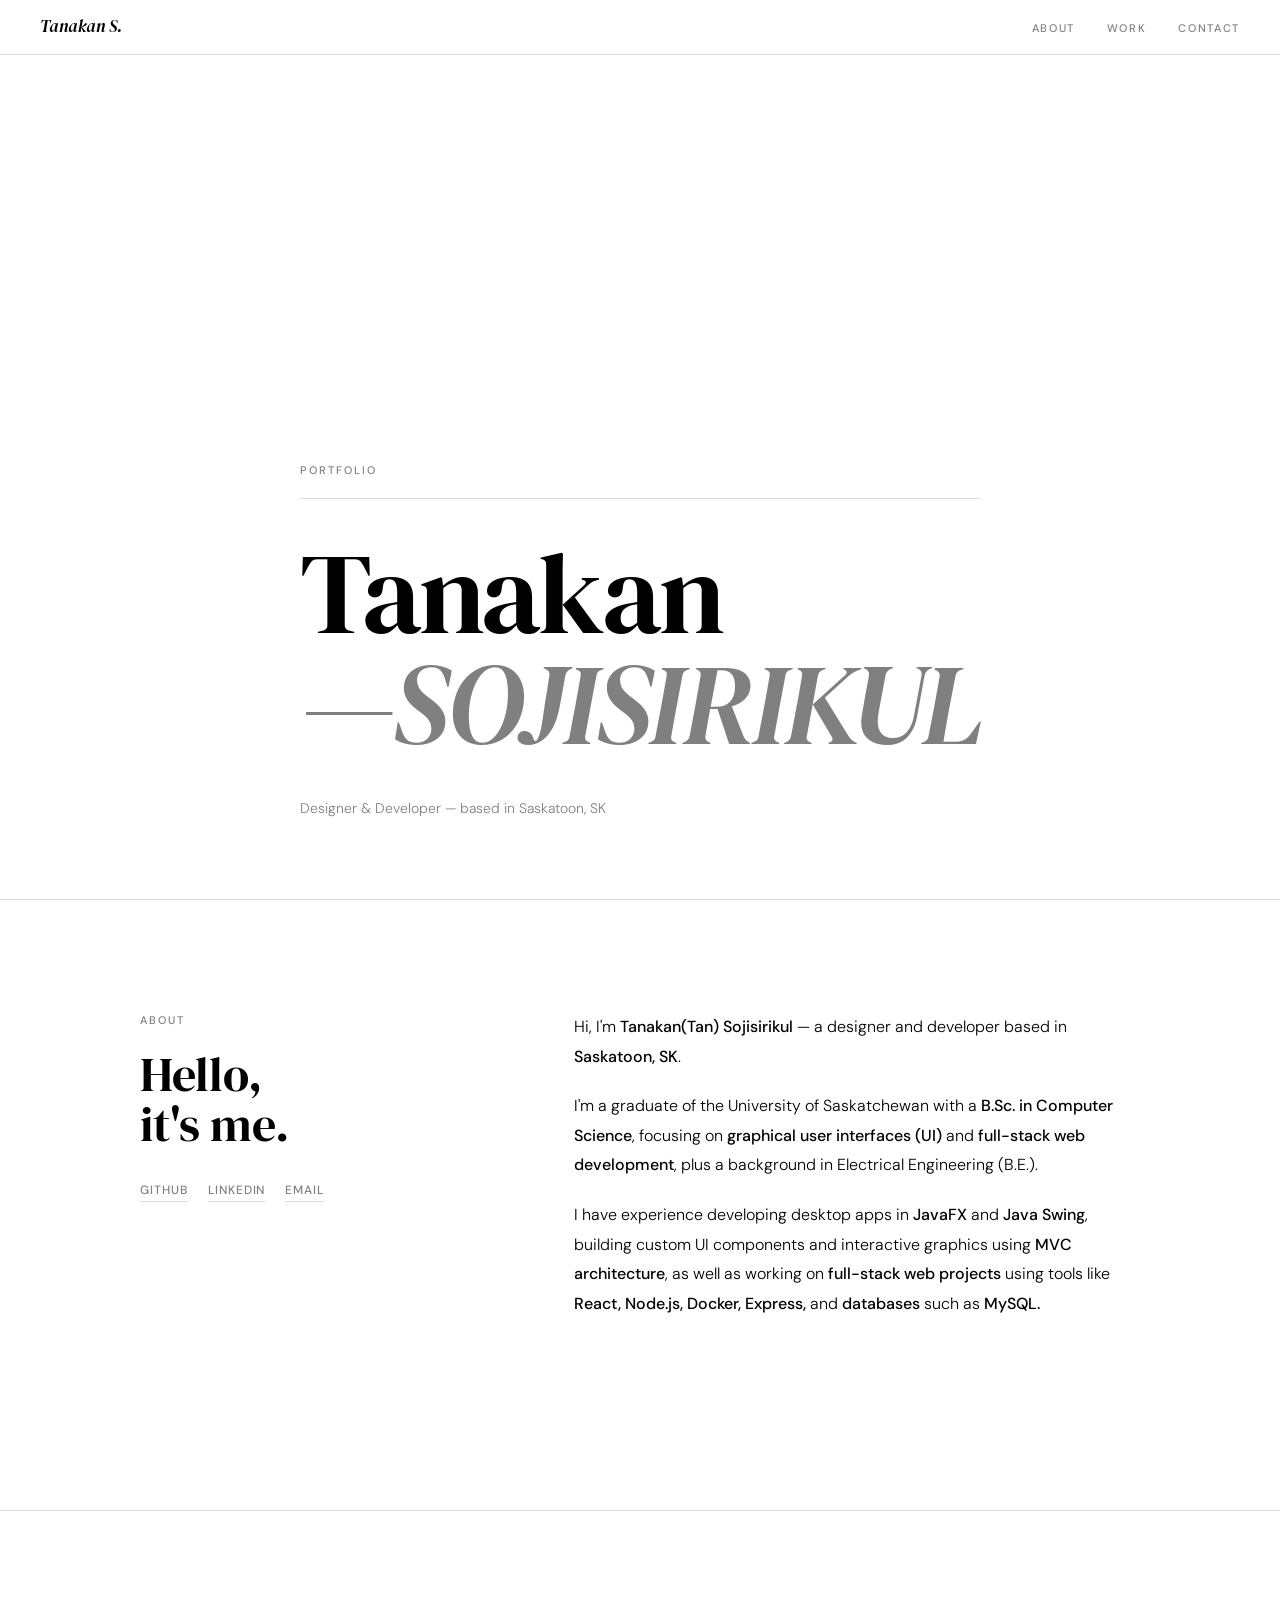
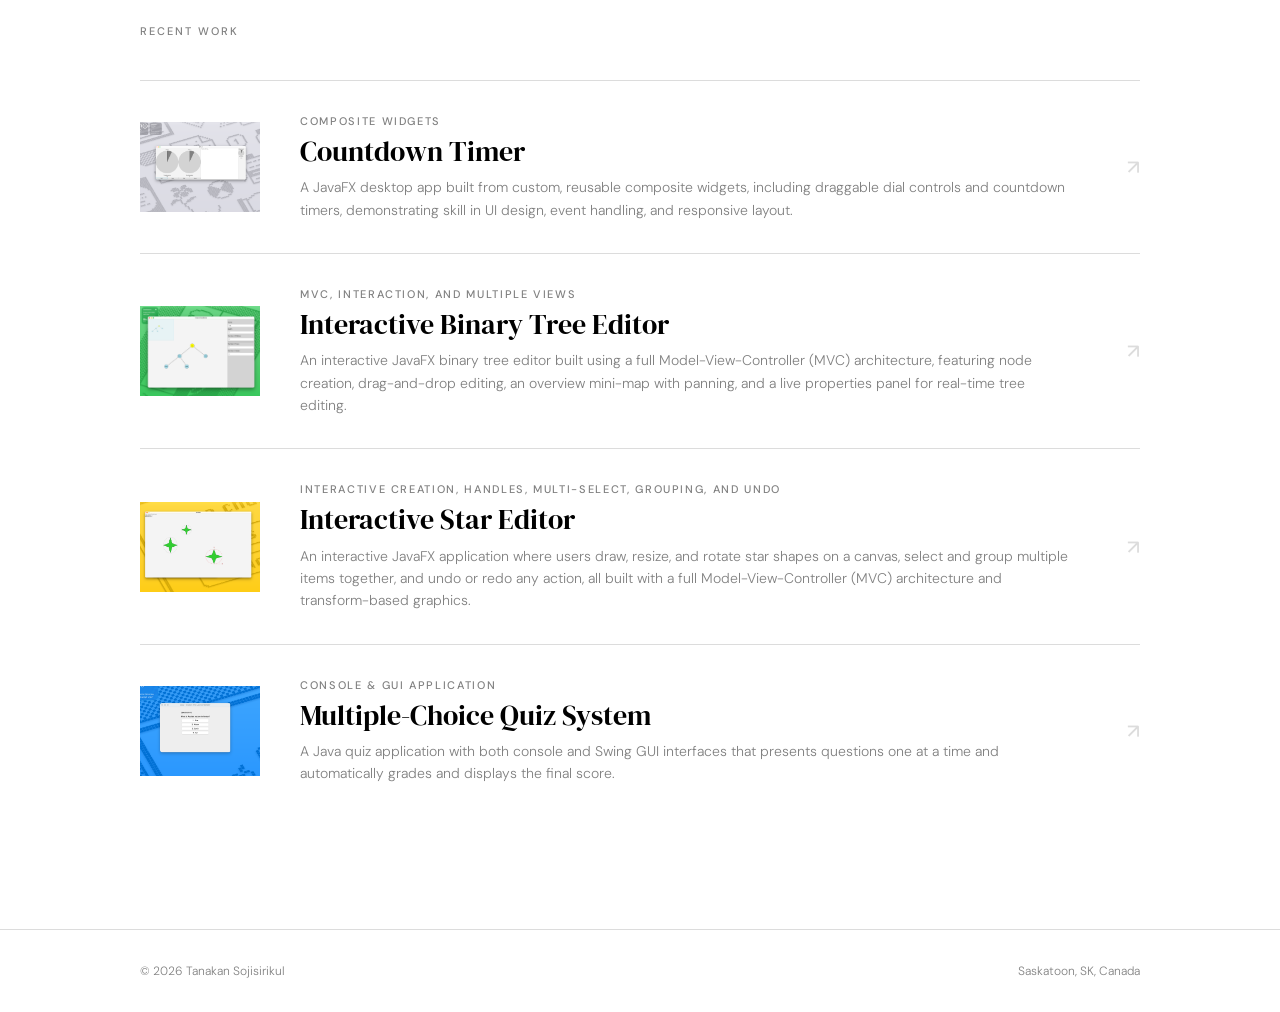
==== commit dbb95df4: "add cmpt270_a5 project" ====
--- a/website/index.html
+++ b/website/index.html
@@ -70,7 +70,7 @@
                             I'm a graduate of the University of Saskatchewan with a <strong>B.Sc. in Computer Science</strong>, focusing on <strong>graphical user interfaces (UI)</strong> and <strong>full-stack web development</strong>, plus a background in Electrical Engineering (B.E.).
                         </p>
                         <p>
-                            I have experience developing desktop apps in <strong>JavaFX</strong> and <strong>Java Swing</strong>, building custom UI components and interactive graphics using <strong>MVC architecture</strong>, as well as working on <strong>full-stack web projects</strong> using tools like <strong>React, Node.js, Docker, Express, and databases</strong> such as <strong>MySQL<strong>.
+                            I have experience developing desktop apps in <strong>JavaFX</strong> and <strong>Java Swing</strong>, building custom UI components and interactive graphics using <strong>MVC architecture</strong>, as well as working on <strong>full-stack web projects</strong> using tools like <strong>React, Node.js, Docker, Express,</strong> and <strong>databases</strong> such as <strong>MySQL<strong>.
                         </p>
                     </div>
 
@@ -86,7 +86,7 @@
 
                 <div id="project-list">
 
-                    <!-- project 1 -->
+                    <!-- project cmpt381_a2 -->
                     <div class="project-row" data-project="cmpt381_a2">
                         <div class="project-thumb">
                             <img src="images/cmpt381_a2/cover.png" alt="Countdown Timer" />
@@ -99,7 +99,7 @@
                         <span class="project-arrow">↗</span>
                     </div>
 
-                    <!-- project 2 -->
+                    <!-- project cmpt381_a3 -->
                     <div class="project-row" data-project="cmpt381_a3">
                         <div class="project-thumb">
                             <img src="images/cmpt381_a3/cover.png" alt="Interactive Binary Tree Editor" />
@@ -112,7 +112,7 @@
                         <span class="project-arrow">↗</span>
                     </div>
 
-                    <!-- project 3 -->
+                    <!-- project cmpt381_a4 -->
                     <div class="project-row" data-project="cmpt381_a4">
                         <div class="project-thumb">
                             <img src="images/cmpt381_a4/cover.png" alt="Interactive Star Editor" />
@@ -121,6 +121,19 @@
                             <p class="project-tag">Interactive Creation, Handles, Multi-Select, Grouping, and Undo</p>
                             <h3 class="project-title">Interactive Star Editor</h3>
                             <p class="project-desc">An interactive JavaFX application where users draw, resize, and rotate star shapes on a canvas, select and group multiple items together, and undo or redo any action, all built with a full Model-View-Controller (MVC) architecture and transform-based graphics.</p>
+                        </div>
+                        <span class="project-arrow">↗</span>
+                    </div>
+
+                    <!-- project cmpt270_a5 -->
+                    <div class="project-row" data-project="cmpt270_a5">
+                        <div class="project-thumb">
+                            <img src="images/cmpt270_a5/cover.png" alt="Multiple-Choice Quiz" />
+                        </div>
+                        <div class="project-info">
+                            <p class="project-tag">Console & GUI Application</p>
+                            <h3 class="project-title">Multiple-Choice Quiz System</h3>
+                            <p class="project-desc">A Java quiz application with both console and Swing GUI interfaces that presents questions one at a time and automatically grades and displays the final score.</p>
                         </div>
                         <span class="project-arrow">↗</span>
                     </div>
@@ -204,7 +217,7 @@
                 meta: [
                     { label: "Year", value: "2025" },
                     { label: "Role", value: "Designer, Developer" },
-                    { label: "Tools", value: "Event-Driven Programming, IntelliJ IDEA, JavaFX, Responsive Layout, UI Controls(Widgets)" },
+                    { label: "Tools", value: "Event-Driven Programming, IntelliJ IDEA, JavaFX, Responsive Layout, UI Controls (Widgets)" },
                     { label: "Link", value: '<a href="https://github.com/tas199/cmpt381-2025-a2.git" target="_blank">GitHub ↗</a>' }
                 ],
                 sections: [
@@ -226,11 +239,11 @@
                 meta: [
                     { label: "Year", value: "2025" },
                     { label: "Role", value: "Designer, Developer" },
-                    { label: "Tools", value: "Canvas, IntelliJ IDEA, JavaFX, JavaFX Canvas, Model-View-Controller(MVC), State Machine Design" },
+                    { label: "Tools", value: "Canvas, IntelliJ IDEA, JavaFX, JavaFX Canvas, Model-View-Controller (MVC), State Machine Design" },
                     { label: "Link", value: '<a href="https://github.com/tas199/cmpt381-2025-a3.git" target="_blank">GitHub ↗</a>' }
                 ],
                 sections: [
-                    { label: "Description", text: ["This project is an interactive <strong>binary tree editor</strong> built with JavaFX, made to practice <strong>Model-View-Controller (MVC)</strong>, a way of organizing code so the data, the visuals, and the user input are all kept separate and easier to manage. You can click to add nodes, hold Shift and drag to connect them as parent and child, move branches around, select or delete parts, and see everything update right away. Since the tree can get bigger than the screen, there's a small <strong>overview map</strong> that shows the whole tree at once. There's also a <strong>side panel</strong> where you can view or edit details about the node you picked, like its name, depth, and number of children, along with a few basic stats about the tree overall. Overall, it works a lot like the drag-and-drop editors you'd see in real diagramming tools, just built from scratch."] }
+                    { label: "Description", text: ["This project is an interactive <strong>binary tree</strong> editor built with JavaFX, made to practice <strong>Model-View-Controller (MVC)</strong>, a way of organizing code so the data, the visuals, and the user input are all kept separate and easier to manage. The user can click to <strong>add nodes</strong>, hold Shift and drag to <strong>connect</strong> them as parent and child, <strong>move</strong> branches around, <strong>select or delete</strong> parts, and see everything update right away. Since the tree can get bigger than the screen, there's a small <strong>overview map</strong> that shows the whole tree at once. There's also a <strong>side panel</strong> where the user can view or edit details about the node they picked, like its name, depth, and number of children, along with a few basic stats about the tree overall. Overall, it works a lot like the drag-and-drop editors you'd see in real diagramming tools, just built from scratch."] }
                 ],
                 gallery: [
                     { src: "images/cmpt381_a3/body1.png", wide: true,  alt: "Node tree linking" },
@@ -248,7 +261,7 @@
                 meta: [
                     { label: "Year", value: "2025" },
                     { label: "Role", value: "Designer, Developer" },
-                    { label: "Tools", value: "2D Transformations, IntelliJ IDEA, JavaFX, JavaFX Canvas, Model-View-Controller(MVC), State Machine Design" },
+                    { label: "Tools", value: "2D Transformations, IntelliJ IDEA, JavaFX, JavaFX Canvas, Model-View-Controller (MVC), State Machine Design" },
                     { label: "Link", value: '<a href="https://github.com/tas199/cmpt381-2025-a4.git" target="_blank">GitHub ↗</a>' }
                 ],
                 sections: [
@@ -261,6 +274,29 @@
                     { src: "images/cmpt381_a4/body4.png", wide: false, alt: "Object resizing" },
                     { src: "images/cmpt381_a4/body5.png", wide: false, alt: "Undo/Redo (Command Pattern)" },
                 ],
+                next: "cmpt270_a5"
+            },
+
+            {
+                id: "cmpt270_a5",
+                tag: "Console & GUI Application",
+                title: "Multiple-Choice <em>Quiz System</em>",
+                cover: "images/cmpt270_a5/cover.png",
+                meta: [
+                    { label: "Year", value: "2024" },
+                    { label: "Role", value: "Designer, Developer" },
+                    { label: "Tools", value: "Java, Java Swing, Object-Oriented Programming (OOP), Unified Modeling Language (UML diagram)" },
+                    { label: "Link", value: '<a href="https://github.com/tas199/cmpt270-2024/tree/A5/Assignment5" target="_blank">GitHub ↗</a>' }
+                ],
+                sections: [
+                    { label: "Description", text: ["This project is a <strong>quiz application</strong> built in Java, where users answer one question at a time and can't move on until they've picked an answer. Once all the questions are done, the app automatically grades everything and shows the final score. It works with both a <strong>console (text-based) version</strong> and a <strong>GUI (graphical) version</strong> built using <strong>Java Swing</strong>, so users can interact with it either through typed commands or clickable buttons and windows. Behind the scenes, the project was built using solid <strong>object-oriented design</strong> principles, meaning the code is organized into reusable classes with clear responsibilities, structured into packages, and planned out ahead of time using a <strong>UML diagram</strong> before any code was written."] }
+                ],
+                gallery: [
+                    { src: "images/cmpt270_a5/body1.png", wide: true,  alt: "UML diagram" },
+                    { src: "images/cmpt270_a5/body2.png", wide: false, alt: "Object selection" },
+                    { src: "images/cmpt270_a5/body3.png", wide: false, alt: "Object grouping" },
+                    { src: "images/cmpt270_a5/body4.png", wide: true,  alt: "Object rotation" },
+                ],
                 next: ""
             },
 
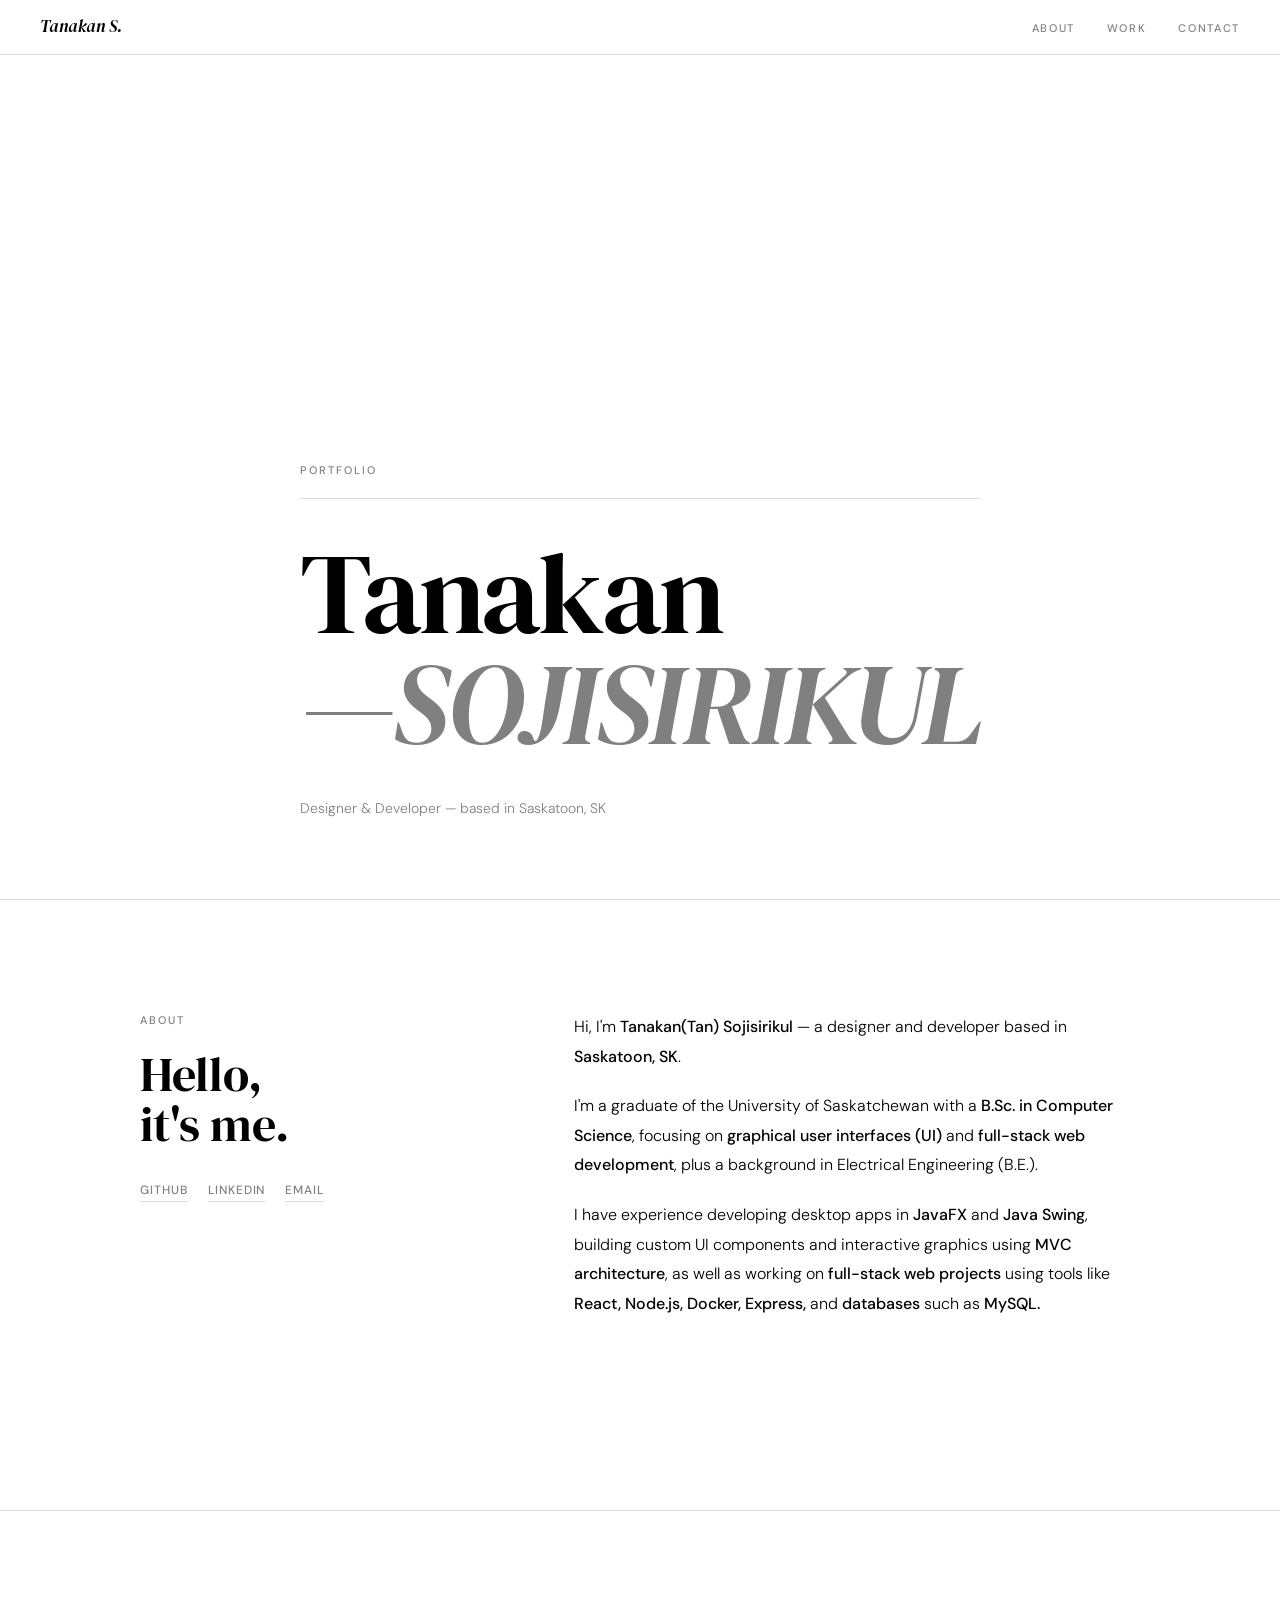
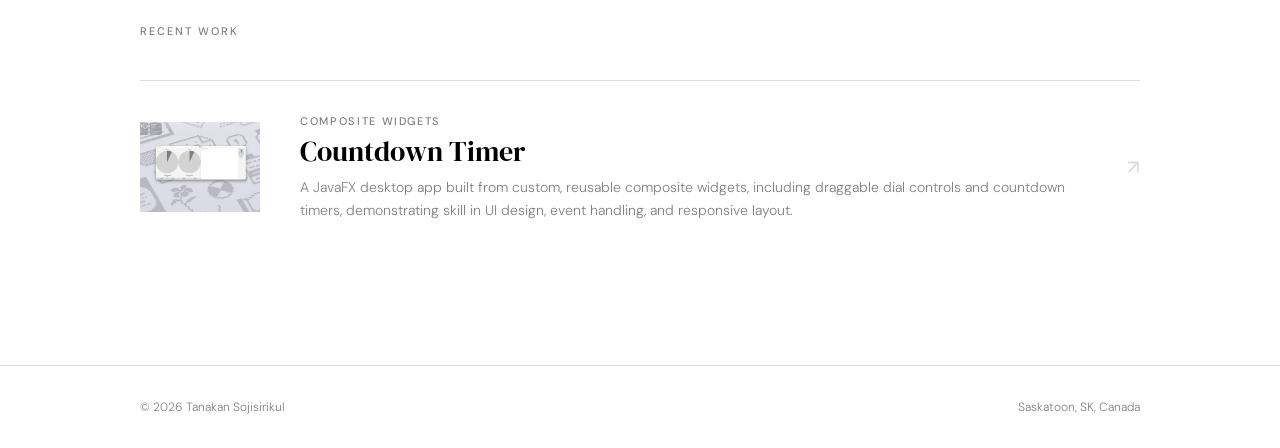
==== commit 5b485921: "simplify the code format by use separate html files" ====
--- a/website/index.html
+++ b/website/index.html
@@ -7,7 +7,9 @@
     <title>Tanakan S. — Portfolio</title>
 
     <!-- google font: DM Serif Display -->
-    <link rel="stylesheet" href="https://fonts.googleapis.com/css2?family=DM+Serif+Display:ital@0;1&family=DM+Sans:wght@300;400;500&display=swap" />
+    <link rel="preconnect" href="https://fonts.googleapis.com">
+    <link rel="preconnect" href="https://fonts.gstatic.com" crossorigin>
+    <link href="https://fonts.googleapis.com/css2?family=DM+Serif+Display:ital@0;1&family=DM+Sans:wght@300;400;500&display=swap" rel="stylesheet">
     
     <!-- external web style -->
     <link rel="stylesheet" href="style.css" />
@@ -20,10 +22,10 @@
 
         <!-- navigation bar -->
         <nav id="navbar">
-            <a id="nav-logo" data-view="home">Tanakan S.</a>
+            <a id="nav-logo" href="index.html">Tanakan S.</a>
             <ul id="navbar-links">
-                <li><a data-view="home" data-anchor="about-section">About</a></li>
-                <li><a data-view="home" data-anchor="work-section">Work</a></li>
+                <li><a href="#about-section">About</a></li>
+                <li><a href="#work-section">Work</a></li>
                 <li><a href="mailto:soji.tanakan@gmail.com">Contact</a></li>
             </ul>
         </nav>
@@ -87,7 +89,7 @@
                 <div id="project-list">
 
                     <!-- project cmpt381_a2 -->
-                    <div class="project-row" data-project="cmpt381_a2">
+                    <a class="project-row" href="projects/cmpt381_a2.html">
                         <div class="project-thumb">
                             <img src="images/cmpt381_a2/cover.png" alt="Countdown Timer" />
                         </div>
@@ -97,46 +99,7 @@
                             <p class="project-desc">A JavaFX desktop app built from custom, reusable composite widgets, including draggable dial controls and countdown timers, demonstrating skill in UI design, event handling, and responsive layout.</p>
                         </div>
                         <span class="project-arrow">↗</span>
-                    </div>
-
-                    <!-- project cmpt381_a3 -->
-                    <div class="project-row" data-project="cmpt381_a3">
-                        <div class="project-thumb">
-                            <img src="images/cmpt381_a3/cover.png" alt="Interactive Binary Tree Editor" />
-                        </div>
-                        <div class="project-info">
-                            <p class="project-tag">MVC, Interaction, and Multiple Views</p>
-                            <h3 class="project-title">Interactive Binary Tree Editor</h3>
-                            <p class="project-desc">An interactive JavaFX binary tree editor built using a full Model-View-Controller (MVC) architecture, featuring node creation, drag-and-drop editing, an overview mini-map with panning, and a live properties panel for real-time tree editing.</p>
-                        </div>
-                        <span class="project-arrow">↗</span>
-                    </div>
-
-                    <!-- project cmpt381_a4 -->
-                    <div class="project-row" data-project="cmpt381_a4">
-                        <div class="project-thumb">
-                            <img src="images/cmpt381_a4/cover.png" alt="Interactive Star Editor" />
-                        </div>
-                        <div class="project-info">
-                            <p class="project-tag">Interactive Creation, Handles, Multi-Select, Grouping, and Undo</p>
-                            <h3 class="project-title">Interactive Star Editor</h3>
-                            <p class="project-desc">An interactive JavaFX application where users draw, resize, and rotate star shapes on a canvas, select and group multiple items together, and undo or redo any action, all built with a full Model-View-Controller (MVC) architecture and transform-based graphics.</p>
-                        </div>
-                        <span class="project-arrow">↗</span>
-                    </div>
-
-                    <!-- project cmpt270_a5 -->
-                    <div class="project-row" data-project="cmpt270_a5">
-                        <div class="project-thumb">
-                            <img src="images/cmpt270_a5/cover.png" alt="Multiple-Choice Quiz" />
-                        </div>
-                        <div class="project-info">
-                            <p class="project-tag">Console & GUI Application</p>
-                            <h3 class="project-title">Multiple-Choice Quiz System</h3>
-                            <p class="project-desc">A Java quiz application with both console and Swing GUI interfaces that presents questions one at a time and automatically grades and displays the final score.</p>
-                        </div>
-                        <span class="project-arrow">↗</span>
-                    </div>
+                    </a>
 
                     <!-- additional project -->
                 </div>
@@ -154,405 +117,5 @@
     </div>
 
 
-    <!-- project detail, java script -->
-    <!-- template -->
-     <div id="view-project" style="display: none;">
-
-        <div id="detail-topbar">
-            <div class="container topbar-inner">
-                <button id="back-btn">← Back to Work</button>
-                <span id="detail-index"></span>
-            </div>
-        </div>
-
-        <section id="detail-hero">
-            <div class="container">
-                <div class="detail-header">
-                    <div>
-                        <p class="eyebrow" id="detail-tag"></p>
-                        <h1 id="detail-title"></h1>
-                    </div>
-                    <div id="detail-meta"></div>
-                </div>
-                <img id="detail-cover" src="" alt="" />
-            </div>
-        </section>
-
-        <section>
-            <div class="container">
-                <div id="detail-body"></div>
-            </div>
-        </section>
-
-        <section>
-            <div class="container">
-                <div id="detail-gallery"></div>
-            </div>
-        </section>
-
-        <section id="detail-next">
-            <div class="container">
-                <div id="next-link">
-                    <div>
-                        <p class="eyebrow">Next Project</p>
-                        <h2 id="next-title"></h2>
-                    </div>
-                    <span class="next-arrow">→</span>
-                </div>
-            </div>
-        </section>
-
-    </div>
-
-    <!-- script -->
-    <script>
-    
-        // project list
-        const PROJECTS = [
-            {
-                id: "cmpt381_a2",
-                tag: "Composite Widgets",
-                title: "Countdown <em>Timer</em>",
-                cover: "images/cmpt381_a2/cover.png",  // local path
-                meta: [
-                    { label: "Year", value: "2025" },
-                    { label: "Role", value: "Designer, Developer" },
-                    { label: "Tools", value: "Event-Driven Programming, IntelliJ IDEA, JavaFX, Responsive Layout, UI Controls (Widgets)" },
-                    { label: "Link", value: '<a href="https://github.com/tas199/cmpt381-2025-a2.git" target="_blank">GitHub ↗</a>' }
-                ],
-                sections: [
-                    { label: "Description", text: ["This application is a JavaFX desktop program that shows a control panel with <strong>two countdown timers</strong> and an <strong>activity log</strong> on the side. Each timer is built as a <strong>custom dial control</strong> that users set by <strong>clicking and dragging</strong> around a circle, like turning a clock hand, and the app then <strong>counts down the seconds</strong> while updating the display in real time. The timers run in the <strong>background</strong> so the countdown keeps ticking smoothly, and when a timer finishes, it automatically <strong>adds a message to the log panel</strong>, which is also <strong>resizable</strong> so it can grow or shrink smoothly with the window. The interface is built by combining smaller <strong>custom widgets</strong> (a log panel, an arc-shaped control, and a dial display) into bigger ones, a method called <strong>composite widgets</strong>, so parts of the screen can be <strong>reused</strong> just like normal buttons or sliders."] }
-                ],
-                gallery: [
-                    { src: "images/cmpt381_a2/body1.png", wide: true,  alt: "Countdown timer set-time screen" },
-                    { src: "images/cmpt381_a2/body2.png", wide: false, alt: "Timer finished alert" },
-                    { src: "images/cmpt381_a2/body3.png", wide: false, alt: "Font customization panel" }
-                ],
-                next: "cmpt381_a3"
-            },
-
-            {
-                id: "cmpt381_a3",
-                tag: "MVC, Interaction, and Multiple Views",
-                title: "Interactive <em>Binary Tree Editor</em>",
-                cover: "images/cmpt381_a3/cover.png",
-                meta: [
-                    { label: "Year", value: "2025" },
-                    { label: "Role", value: "Designer, Developer" },
-                    { label: "Tools", value: "Canvas, IntelliJ IDEA, JavaFX, JavaFX Canvas, Model-View-Controller (MVC), State Machine Design" },
-                    { label: "Link", value: '<a href="https://github.com/tas199/cmpt381-2025-a3.git" target="_blank">GitHub ↗</a>' }
-                ],
-                sections: [
-                    { label: "Description", text: ["This project is an interactive <strong>binary tree</strong> editor built with JavaFX, made to practice <strong>Model-View-Controller (MVC)</strong>, a way of organizing code so the data, the visuals, and the user input are all kept separate and easier to manage. The user can click to <strong>add nodes</strong>, hold Shift and drag to <strong>connect</strong> them as parent and child, <strong>move</strong> branches around, <strong>select or delete</strong> parts, and see everything update right away. Since the tree can get bigger than the screen, there's a small <strong>overview map</strong> that shows the whole tree at once. There's also a <strong>side panel</strong> where the user can view or edit details about the node they picked, like its name, depth, and number of children, along with a few basic stats about the tree overall. Overall, it works a lot like the drag-and-drop editors you'd see in real diagramming tools, just built from scratch."] }
-                ],
-                gallery: [
-                    { src: "images/cmpt381_a3/body1.png", wide: true,  alt: "Node tree linking" },
-                    { src: "images/cmpt381_a3/body2.png", wide: false, alt: "Overview map" },
-                    { src: "images/cmpt381_a3/body3.png", wide: false, alt: "Side panel: A node detail" }
-                ],
-                next: "cmpt381_a4"
-            },
-
-            {
-                id: "cmpt381_a4",
-                tag: "Interactive Creation, Handles, Multi-Select, Grouping, and Undo",
-                title: "Interactive <em>Star Editor</em>",
-                cover: "images/cmpt381_a4/cover.png",
-                meta: [
-                    { label: "Year", value: "2025" },
-                    { label: "Role", value: "Designer, Developer" },
-                    { label: "Tools", value: "2D Transformations, IntelliJ IDEA, JavaFX, JavaFX Canvas, Model-View-Controller (MVC), State Machine Design" },
-                    { label: "Link", value: '<a href="https://github.com/tas199/cmpt381-2025-a4.git" target="_blank">GitHub ↗</a>' }
-                ],
-                sections: [
-                    { label: "Description", text: ["This project is an interactive <strong>star editor</strong> built with <strong>JavaFX</strong>, where users can <strong>draw stars by clicking and dragging, then move, resize, and rotate</strong> them using on-screen handles (kind of like dragging and resizing icons or windows on a computer desktop). Users can <strong>select multiple</strong> stars at once (similar to selecting several files with Control-click), <strong>group</strong> them together so they act as one unit, and <strong>ungroup</strong> them again, with everything keeping its position and rotation correctly. The app also supports <strong>undo and redo</strong>, so any action, like creating, moving, resizing, or grouping, can be reversed or replayed with a keypress, just like Ctrl+Z in most everyday apps. Behind the scenes, the project uses a full </strong>Model-View-Controller (MVC)</strong> structure to separate the data, the drawing, and the user interactions, along with <strong>transform-based graphics</strong> to handle positioning and rotation, and a command-based system to make undo/redo possible."] }
-                ],
-                gallery: [
-                    { src: "images/cmpt381_a4/body1.png", wide: true,  alt: "Object rotation" },
-                    { src: "images/cmpt381_a4/body2.png", wide: false, alt: "Object selection" },
-                    { src: "images/cmpt381_a4/body3.png", wide: false, alt: "Object grouping" },
-                    { src: "images/cmpt381_a4/body4.png", wide: false, alt: "Object resizing" },
-                    { src: "images/cmpt381_a4/body5.png", wide: false, alt: "Undo/Redo (Command Pattern)" },
-                ],
-                next: "cmpt270_a5"
-            },
-
-            {
-                id: "cmpt270_a5",
-                tag: "Console & GUI Application",
-                title: "Multiple-Choice <em>Quiz System</em>",
-                cover: "images/cmpt270_a5/cover.png",
-                meta: [
-                    { label: "Year", value: "2024" },
-                    { label: "Role", value: "Designer, Developer" },
-                    { label: "Tools", value: "Java, Java Swing, Object-Oriented Programming (OOP), Unified Modeling Language (UML diagram)" },
-                    { label: "Link", value: '<a href="https://github.com/tas199/cmpt270-2024/tree/A5/Assignment5" target="_blank">GitHub ↗</a>' }
-                ],
-                sections: [
-                    { label: "Description", text: ["This project is a <strong>quiz application</strong> built in Java, where users answer one question at a time and can't move on until they've picked an answer. Once all the questions are done, the app automatically grades everything and shows the final score. It works with both a <strong>console (text-based) version</strong> and a <strong>GUI (graphical) version</strong> built using <strong>Java Swing</strong>, so users can interact with it either through typed commands or clickable buttons and windows. Behind the scenes, the project was built using solid <strong>object-oriented design</strong> principles, meaning the code is organized into reusable classes with clear responsibilities, structured into packages, and planned out ahead of time using a <strong>UML diagram</strong> before any code was written."] }
-                ],
-                gallery: [
-                    { src: "images/cmpt270_a5/body1.png", wide: true,  alt: "UML diagram" },
-                    { src: "images/cmpt270_a5/body2.png", wide: false, alt: "Object selection" },
-                    { src: "images/cmpt270_a5/body3.png", wide: false, alt: "Object grouping" },
-                    { src: "images/cmpt270_a5/body4.png", wide: true,  alt: "Object rotation" },
-                ],
-                next: ""
-            },
-
-            // additional projects
-        ];
-
-        // dom reference
-        const viewHome = document.getElementById("view-home");
-        const viewProject = document.getElementById("view-project");
-        const navbar = document.getElementById("navbar");
-        const nextLink = document.getElementById("next-link");
-
-        // findProjectById() 
-        function findProjectById(id) {
-
-            for (let i = 0; i < PROJECTS.length; i++) {
-
-                const project = PROJECTS[i];
-
-                if (project.id === id) {
-                    return project;
-                }
-            }
-
-            return null;
-        }
-
-        // showHome()
-        // switch to home view
-        function showHome(anchor, fromHistory) {
-
-            viewProject.style.display = "none";
-            viewHome.style.display = "block";
-
-            navbar.querySelector("ul").innerHTML = `
-                <li><a data-view="home" data-anchor="about-section">About</a></li>
-                <li><a data-view="home" data-anchor="work-section">Work</a></li>
-                <li><a href="mailto:soji.tanakan@gmail.com">Contact</a></li>
-            `;
-
-            bindNavLinks();
-
-            window.scrollTo({ top: 0, behavior: "instant" });
-
-            if (anchor) {
-
-                const target = document.getElementById(anchor);
-
-                if (target) {
-                    target.scrollIntoView({ behavior: "smooth" });
-                }
-            }
-
-            if (!fromHistory) {
-                history.pushState({ view: "home", anchor: anchor || null }, "", window.location.pathname);
-            }
-        }
-
-        // showProject()
-        // fill the detail template with project data
-        function showProject(id, fromHistory) {
-
-            const data = findProjectById(id);
-
-            if (data === null) {
-                return;
-            }
-
-            viewHome.style.display = "none";
-            viewProject.style.display = "block";
-
-            navbar.querySelector("ul").innerHTML = `
-                <li><a data-view="home">Home</a></li>
-                <li><a data-view="home" data-anchor="work-section">Work</a></li>
-                <li><a href="mailto:soji.tanakan@gmail.com">Contact</a></li>
-            `;
-
-            bindNavLinks();
-
-            // find this project's position in the list
-            let projectPosition = 0;
-
-            for (let i = 0; i < PROJECTS.length; i++) {
-                if (PROJECTS[i].id === id) {
-                    projectPosition = i + 1;
-                }
-            }
-
-            const current = String(projectPosition).padStart(2, "0");
-            const total = String(PROJECTS.length).padStart(2, "0");
-            document.getElementById("detail-index").textContent = current + " / " + total;
-
-            document.getElementById("detail-tag").textContent = data.tag;
-            document.getElementById("detail-title").innerHTML = data.title;
-            document.getElementById("detail-cover").src = data.cover;
-            document.getElementById("detail-cover").alt = data.tag;
-
-            // build the HTML for the meta table one row at a time
-            let metaHtml = "";
-
-            for (let i = 0; i < data.meta.length; i++) {
-
-                const row = data.meta[i];
-
-                metaHtml += "<div class=\"meta-row\">";
-                metaHtml += "<span class=\"meta-label\">" + row.label + "</span>";
-                metaHtml += "<span class=\"meta-value\">" + row.value + "</span>";
-                metaHtml += "</div>";
-            }
-
-            document.getElementById("detail-meta").innerHTML = metaHtml;
-
-            // build the HTML for body (overview)
-            let bodyHtml = "";
-
-            for (let i = 0; i < data.sections.length; i++) {
-
-                const section = data.sections[i];
-
-                let paragraphsHtml = "";
-
-                for (let j = 0; j < section.text.length; j++) {
-                    paragraphsHtml += "<p>" + section.text[j] + "</p>";
-                }
-
-                bodyHtml += "<div class=\"content-row\">";
-                bodyHtml += "<span class=\"content-row-label\">" + section.label + "</span>";
-                bodyHtml += "<div class=\"content-row-text\">" + paragraphsHtml + "</div>";
-                bodyHtml += "</div>";
-            }
-
-            document.getElementById("detail-body").innerHTML = bodyHtml;
-
-            // build the HTML for the photo gallery
-            if (data.gallery && data.gallery.length > 0) {
-
-                let galleryHtml = "";
-
-                for (let i = 0; i < data.gallery.length; i++) {
-
-                    const photo = data.gallery[i];
-
-                    let cssClass = "";
-                    if (photo.wide === true) {
-                        cssClass = "wide";
-                    } else {
-                        cssClass = "";
-                    }
-
-                    galleryHtml += "<img src=\"" + photo.src + "\" alt=\"" + photo.alt + "\" title=\"" + photo.alt + "\" class=\"" + cssClass + "\" />";
-                }
-
-                document.getElementById("detail-gallery").innerHTML = "<div class=\"gallery\">" + galleryHtml + "</div>";
-
-            } else {
-                document.getElementById("detail-gallery").innerHTML = "";
-            }
-
-            const nextData = findProjectById(data.next);
-
-            // Next Project link
-            if (nextData !== null) {
-                const cleanTitle = nextData.title.replace(/<[^>]+>/g, " ").trim();
-                document.getElementById("next-title").textContent = cleanTitle;
-            } else {
-                document.getElementById("next-title").textContent = "";
-            }
-
-            nextLink.dataset.project = data.next;
-
-            window.scrollTo({ top: 0, behavior: "instant" });
-
-            if (!fromHistory) {
-                history.pushState({ view: "project", id: id }, "", "?project=" + id);
-            }
-        }
-
-        // bindNavLinks()
-        function bindNavLinks() {
-
-            const homeLinks = document.querySelectorAll("[data-view='home']");
-
-            for (let i = 0; i < homeLinks.length; i++) {
-
-                const link = homeLinks[i];
-
-                link.addEventListener("click", function (e) {
-                    e.preventDefault();
-                    showHome(link.dataset.anchor || null);
-                });
-            }
-        }
-
-        document.addEventListener("click", function (e) {
-
-            const row = e.target.closest(".project-row[data-project]");
-
-            if (row) {
-                showProject(row.dataset.project);
-                return;
-            }
-
-            if (e.target.closest("#back-btn")) {
-                showHome("work-section");
-                return;
-            }
-
-            if (e.target.closest("#next-link")) {
-
-                const nextId = document.getElementById("next-link").dataset.project;
-
-                if (nextId) {
-                    showProject(nextId);
-                }
-
-                return;
-            }
-
-            if (e.target.closest("#nav-logo")) {
-                showHome(null);
-                return;
-            }
-
-        });
-
-        bindNavLinks();
-
-        // browser back/forward button support
-        window.addEventListener("popstate", function (e) {
-
-            const state = e.state;
-
-            if (state && state.view === "project") {
-                showProject(state.id, true);
-            } else {
-                showHome(state ? state.anchor : null, true);
-            }
-        });
-
-        // set up the  first history entry so that a later "back"
-        (function initHistory() {
-
-            const params = new URLSearchParams(window.location.search);
-            const initialProjectId = params.get("project");
-
-            if (initialProjectId && findProjectById(initialProjectId)) {
-                showProject(initialProjectId, true);
-                history.replaceState({ view: "project", id: initialProjectId }, "", "?project=" + initialProjectId);
-            } else {
-                history.replaceState({ view: "home", anchor: null }, "", window.location.pathname);
-            }
-        })();
-
-    </script>
-
-    
-
 </body>
 </html>
--- a/website/style.css
+++ b/website/style.css
@@ -474,17 +474,39 @@
     margin-bottom: var(--section-gap);
 }
 
-.gallery img {
+.gallery-item {
+    position: relative;
+    overflow: hidden;
+}
+
+.gallery-item img {
     width: 100%;
     aspect-ratio: 4 / 3;
     object-fit: cover;
     border: 2px solid white;
 }
 
-.gallery img.wide {
+.gallery-item.wide {
     grid-column: 1 / -1;
+}
+
+.gallery-item.wide img {
     aspect-ratio: 21 / 9;
     margin-bottom: 1px;
+}
+
+.gallery-item figcaption {
+    position: absolute;
+    left: 0.75rem;
+    bottom: 0.75rem;
+    max-width: calc(100% - 1.5rem);
+    padding: 0.3rem 0.6rem;
+    font-size: 0.6875rem;
+    font-weight: 500;
+    letter-spacing: 0.05em;
+    color: gray;
+    background: whitesmoke;
+    line-height: 1.3;
 }
 
 #detail-next {
@@ -579,7 +601,7 @@
         grid-template-columns: 1fr;
     }
 
-    .gallery img.wide {
+    .gallery-img.wide {
         grid-column: 1;
     }
 
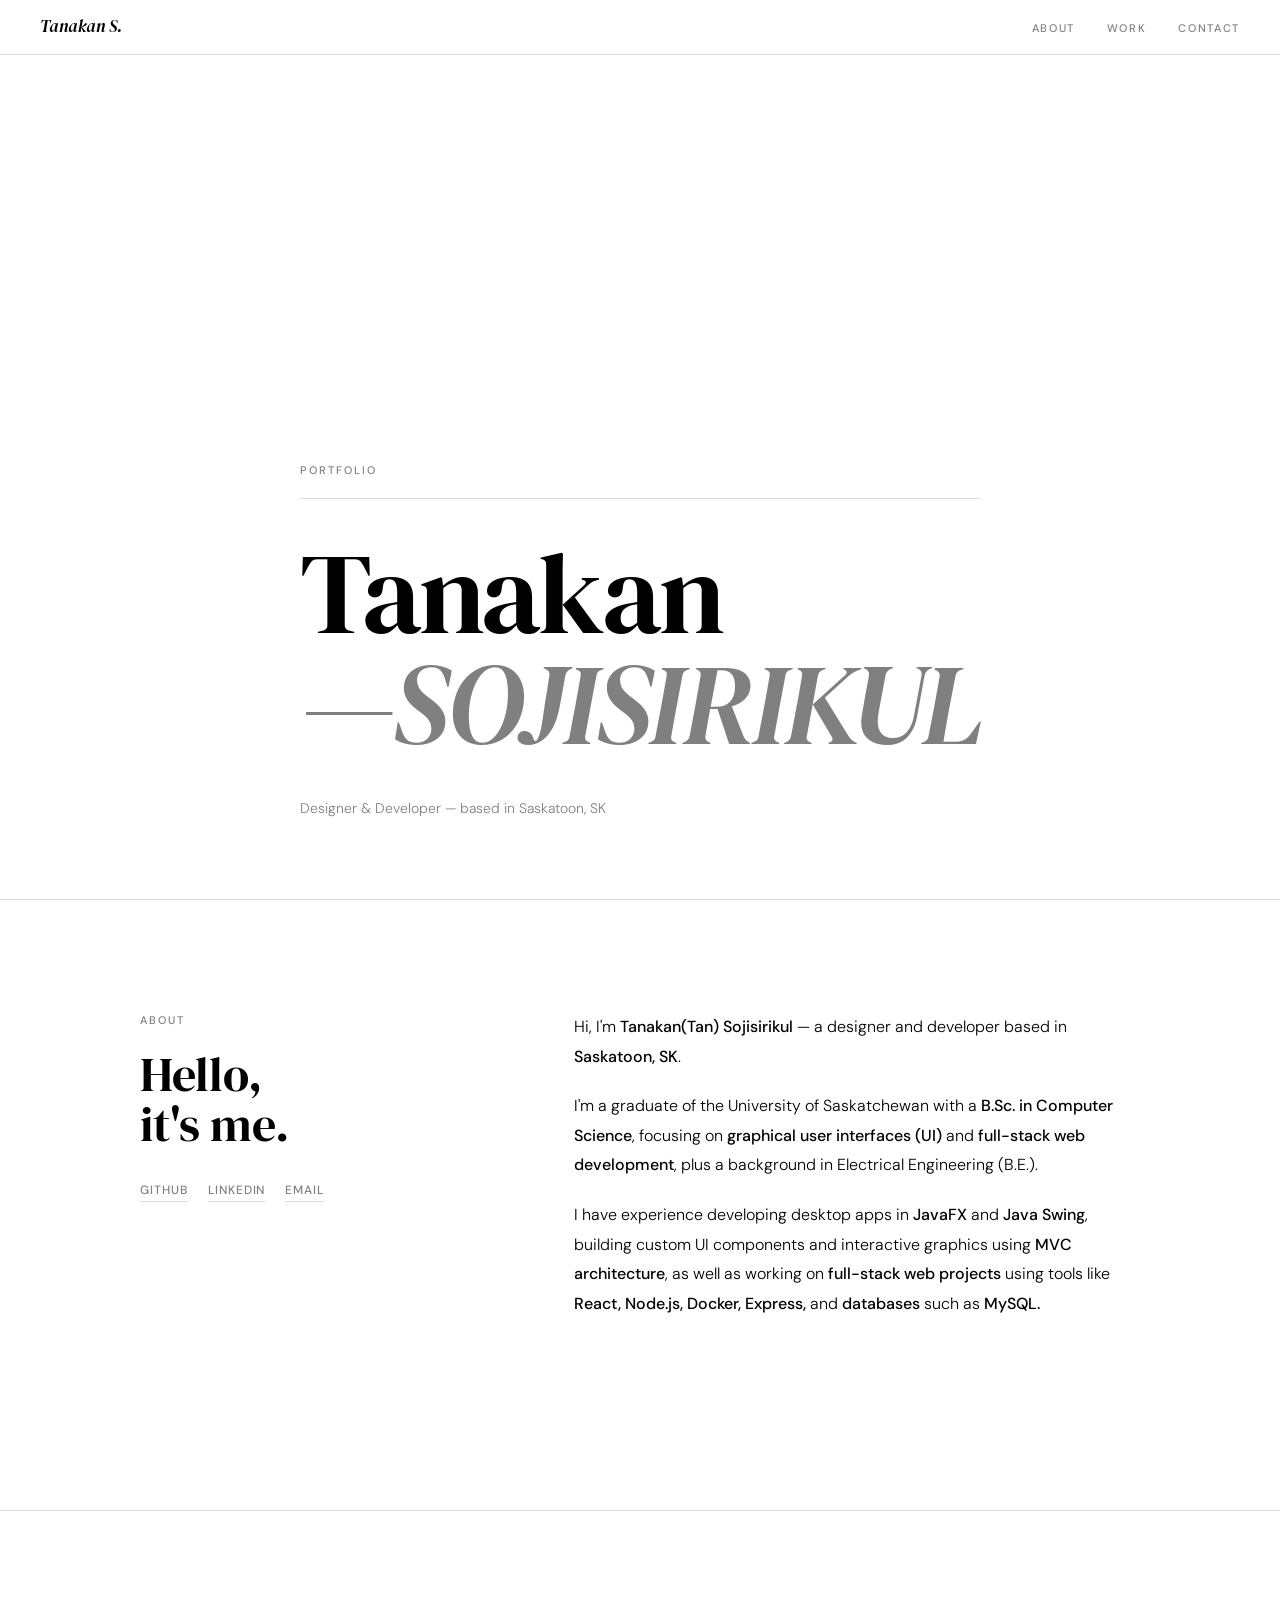
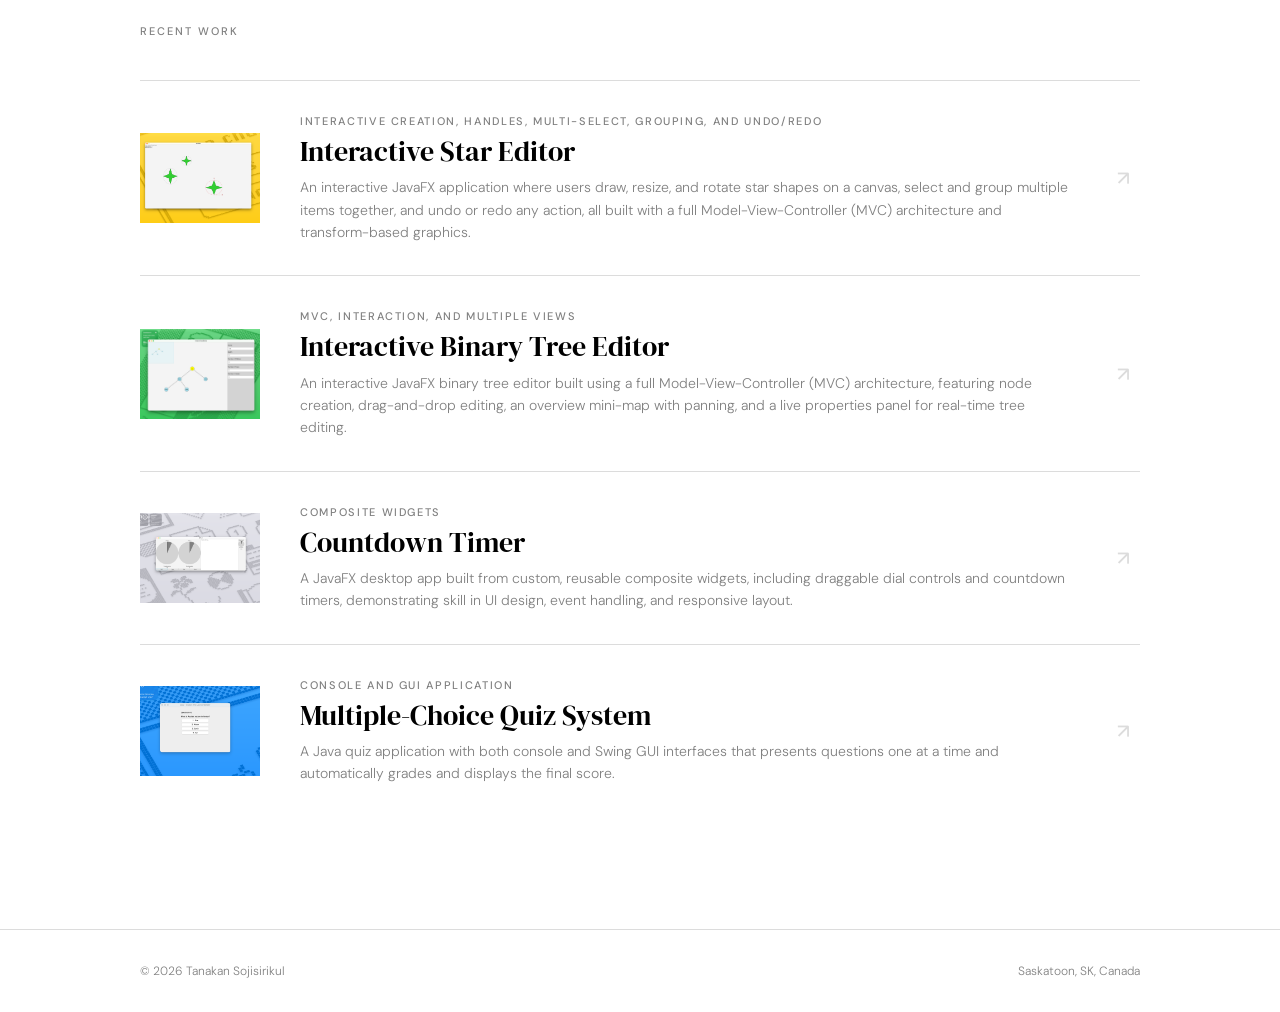
==== commit 01e961ce: "add the rest of projects for the new format code" ====
--- a/website/index.html
+++ b/website/index.html
@@ -88,17 +88,56 @@
 
                 <div id="project-list">
 
+                    <!-- project cmpt381_a4 -->
+                    <a class="project-row" href="projects/cmpt381_a4.html">
+                        <div class="project-thumb">
+                            <img src="images/cmpt381_a4/cover.png" alt="cmpt381_a4" />
+                        </div>
+                        <div class="project-info">
+                            <p class="project-tag">Interactive Creation, Handles, Multi-Select, Grouping, and Undo/Redo</p>
+                            <h3 class="project-title">Interactive Star Editor</h3>
+                            <p class="project-desc">An interactive JavaFX application where users draw, resize, and rotate star shapes on a canvas, select and group multiple items together, and undo or redo any action, all built with a full Model-View-Controller (MVC) architecture and transform-based graphics.</p>
+                        </div>
+                        <span class="project-arrow">↗ &nbsp</span>
+                    </a>
+
+                    <!-- project cmpt381_a3 -->
+                    <a class="project-row" href="projects/cmpt381_a3.html">
+                        <div class="project-thumb">
+                            <img src="images/cmpt381_a3/cover.png" alt="cmpt381_a3" />
+                        </div>
+                        <div class="project-info">
+                            <p class="project-tag">MVC, Interaction, and Multiple Views</p>
+                            <h3 class="project-title">Interactive Binary Tree Editor</h3>
+                            <p class="project-desc">An interactive JavaFX binary tree editor built using a full Model-View-Controller (MVC) architecture, featuring node creation, drag-and-drop editing, an overview mini-map with panning, and a live properties panel for real-time tree editing.</p>
+                        </div>
+                        <span class="project-arrow">↗ &nbsp</span>
+                    </a>
+
                     <!-- project cmpt381_a2 -->
                     <a class="project-row" href="projects/cmpt381_a2.html">
                         <div class="project-thumb">
-                            <img src="images/cmpt381_a2/cover.png" alt="Countdown Timer" />
+                            <img src="images/cmpt381_a2/cover.png" alt="cmpt381_a2" />
                         </div>
                         <div class="project-info">
                             <p class="project-tag">Composite Widgets</p>
                             <h3 class="project-title">Countdown Timer</h3>
                             <p class="project-desc">A JavaFX desktop app built from custom, reusable composite widgets, including draggable dial controls and countdown timers, demonstrating skill in UI design, event handling, and responsive layout.</p>
                         </div>
-                        <span class="project-arrow">↗</span>
+                        <span class="project-arrow">↗ &nbsp</span>
+                    </a>
+
+                    <!-- project cmpt270_a5 -->
+                    <a class="project-row" href="projects/cmpt270_a5.html">
+                        <div class="project-thumb">
+                            <img src="images/cmpt270_a5/cover.png" alt="cmpt270_a5" />
+                        </div>
+                        <div class="project-info">
+                            <p class="project-tag">Console and GUI Application</p>
+                            <h3 class="project-title">Multiple-Choice Quiz System</h3>
+                            <p class="project-desc">A Java quiz application with both console and Swing GUI interfaces that presents questions one at a time and automatically grades and displays the final score.</p>
+                        </div>
+                        <span class="project-arrow">↗ &nbsp</span>
                     </a>
 
                     <!-- additional project -->
@@ -116,6 +155,5 @@
     
     </div>
 
-
 </body>
 </html>
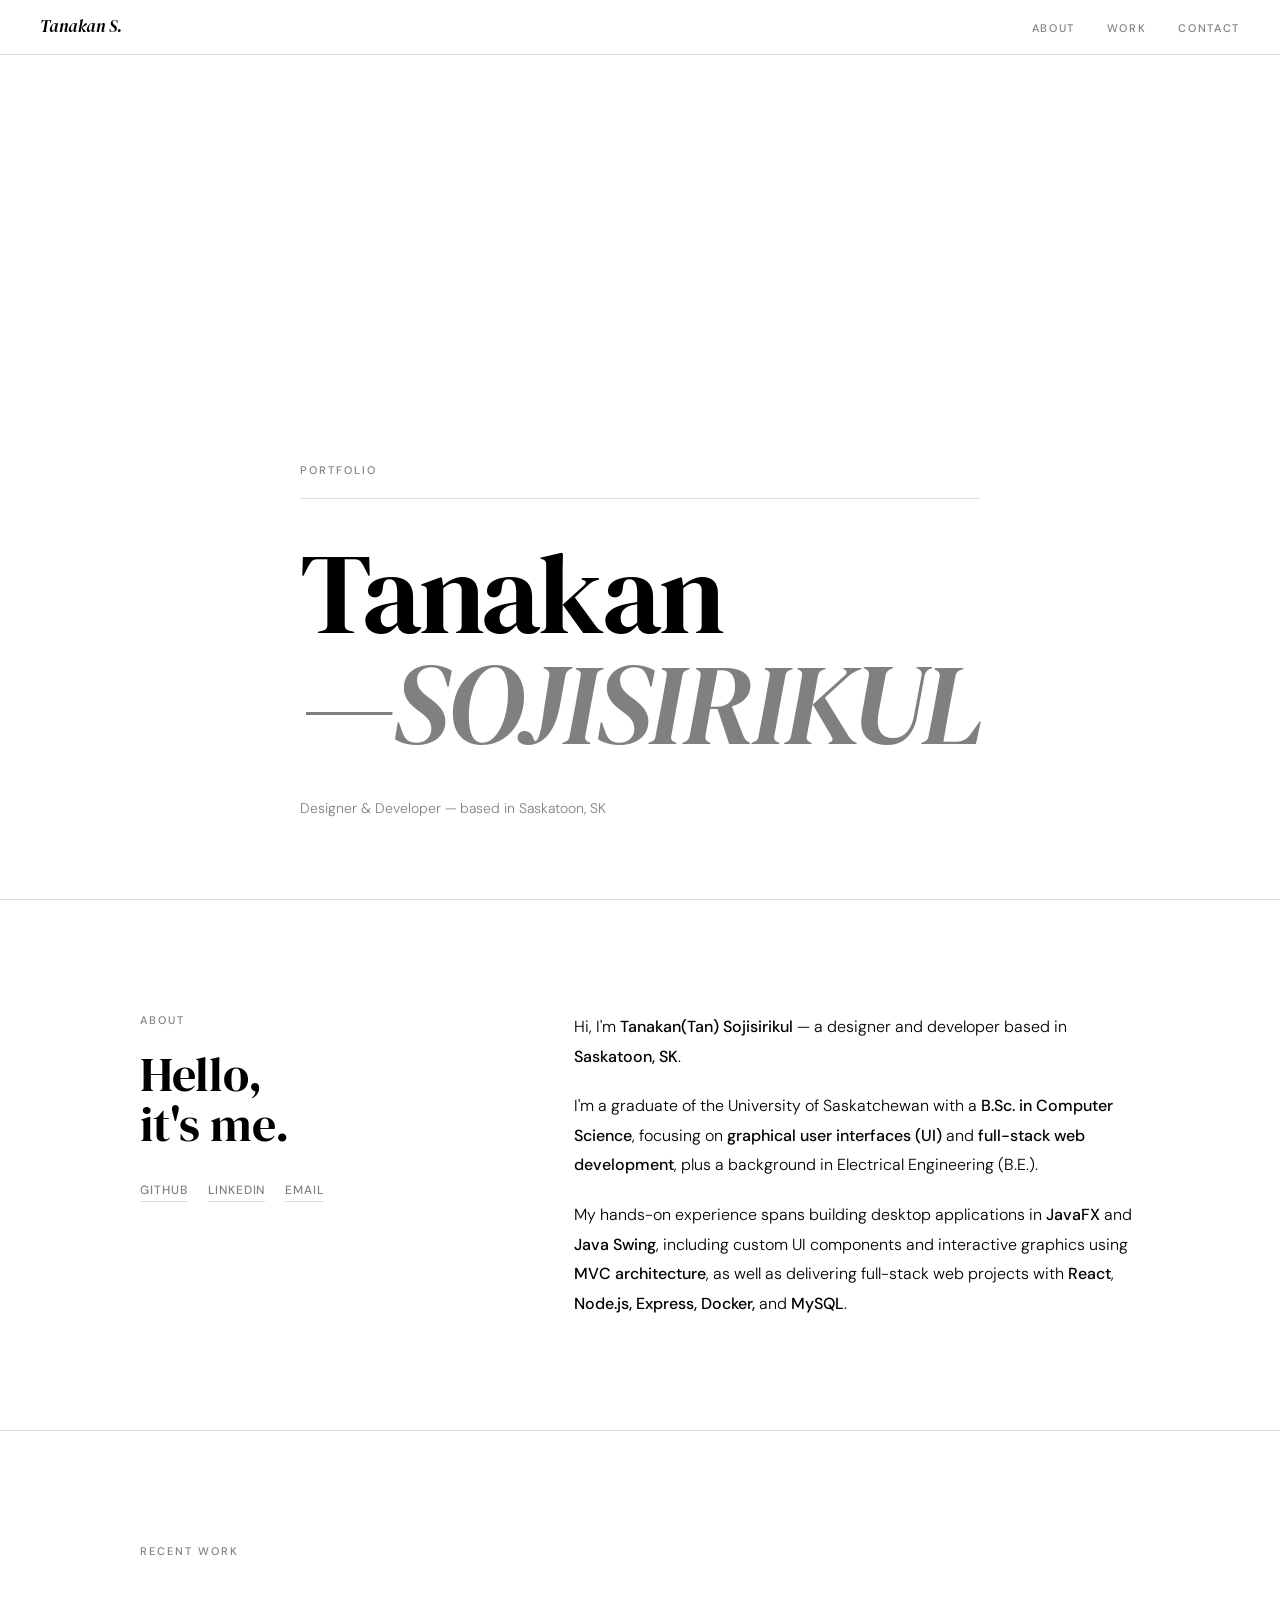
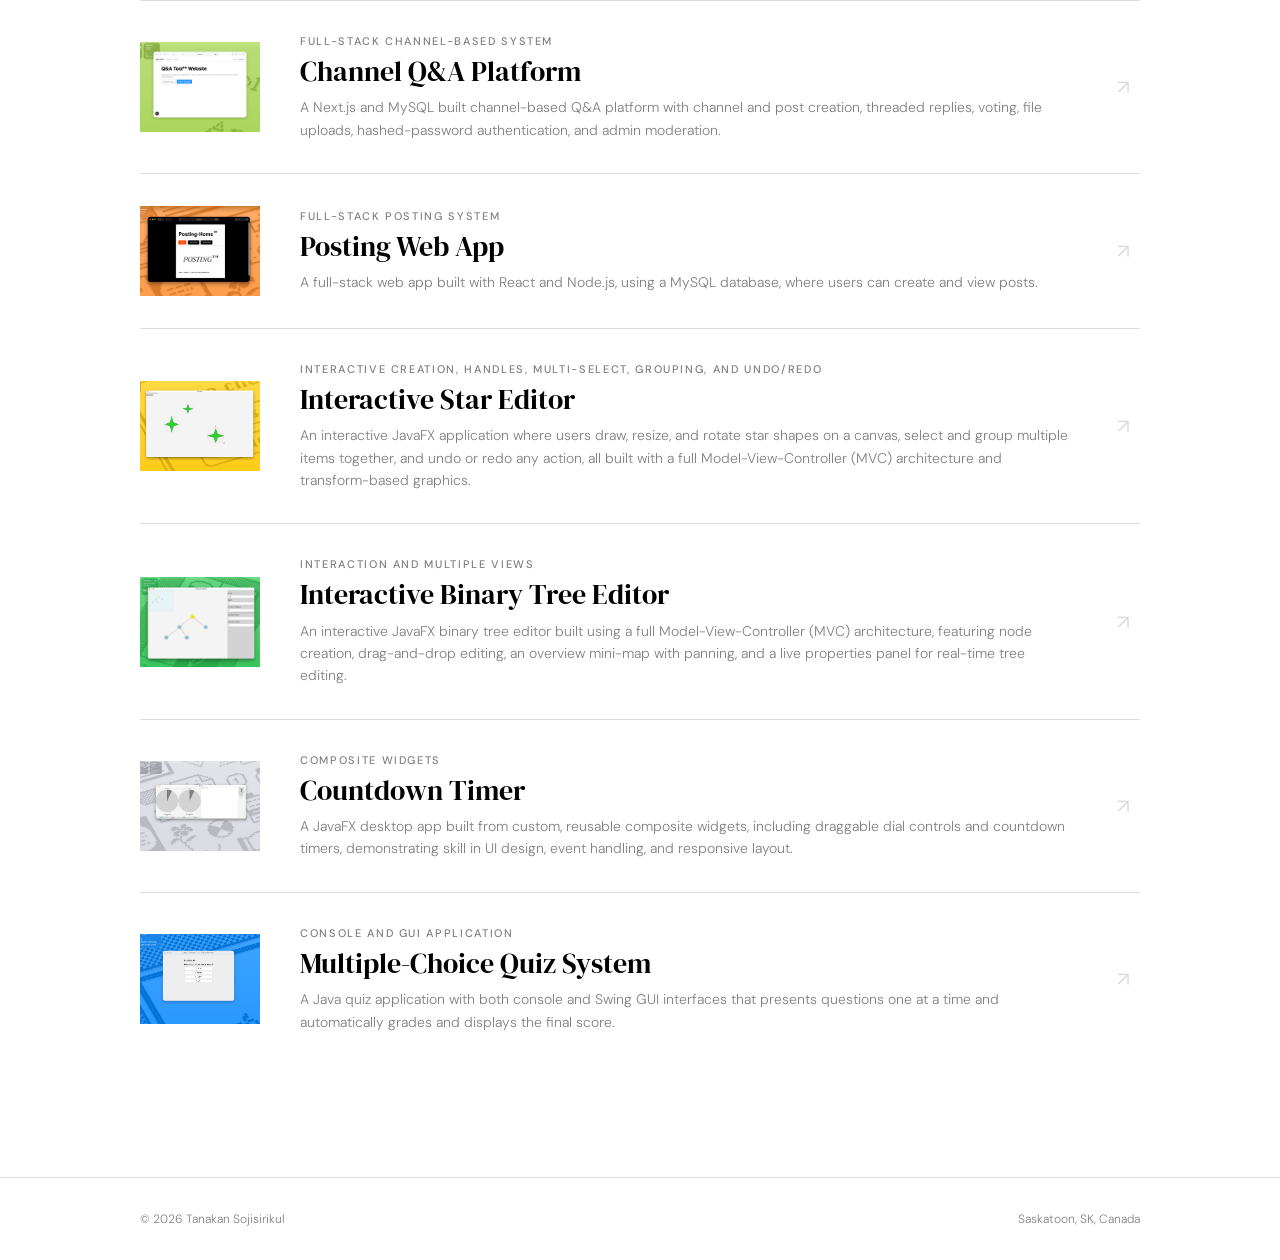
==== commit ae251b59: "add cmpt353 a4 and qa project, change images and minor code" ====
--- a/website/index.html
+++ b/website/index.html
@@ -72,7 +72,7 @@
                             I'm a graduate of the University of Saskatchewan with a <strong>B.Sc. in Computer Science</strong>, focusing on <strong>graphical user interfaces (UI)</strong> and <strong>full-stack web development</strong>, plus a background in Electrical Engineering (B.E.).
                         </p>
                         <p>
-                            I have experience developing desktop apps in <strong>JavaFX</strong> and <strong>Java Swing</strong>, building custom UI components and interactive graphics using <strong>MVC architecture</strong>, as well as working on <strong>full-stack web projects</strong> using tools like <strong>React, Node.js, Docker, Express,</strong> and <strong>databases</strong> such as <strong>MySQL<strong>.
+                            My hands-on experience spans building desktop applications in <strong>JavaFX</strong> and <strong>Java Swing</strong>, including custom UI components and interactive graphics using <strong>MVC architecture</strong>, as well as delivering full-stack web projects with <strong>React</strong>, <strong>Node.js, Express, Docker,</strong> and <strong>MySQL</strong>.
                         </p>
                     </div>
 
@@ -87,6 +87,32 @@
                 <p class="eyebrow">Recent Work</p>
 
                 <div id="project-list">
+
+                    <!-- project cmpt353_qa -->
+                    <a class="project-row" href="projects/cmpt353_qa.html">
+                        <div class="project-thumb">
+                            <img src="images/cmpt353_qa/cover.png" alt="cmpt353_qa" />
+                        </div>
+                        <div class="project-info">
+                            <p class="project-tag">Full-Stack Channel-Based System</p>
+                            <h3 class="project-title">Channel Q&A Platform</h3>
+                            <p class="project-desc">A Next.js and MySQL built channel-based Q&A platform with channel and post creation, threaded replies, voting, file uploads, hashed-password authentication, and admin moderation.</p>
+                        </div>
+                        <span class="project-arrow">↗ &nbsp</span>
+                    </a>
+
+                    <!-- project cmpt353_a4 -->
+                    <a class="project-row" href="projects/cmpt353_a4.html">
+                        <div class="project-thumb">
+                            <img src="images/cmpt353_a4/cover.png" alt="cmpt353_a4" />
+                        </div>
+                        <div class="project-info">
+                            <p class="project-tag">Full-Stack Posting System</p>
+                            <h3 class="project-title">Posting Web App</h3>
+                            <p class="project-desc">A full-stack web app built with React and Node.js, using a MySQL database, where users can create and view posts.</p>
+                        </div>
+                        <span class="project-arrow">↗ &nbsp</span>
+                    </a>
 
                     <!-- project cmpt381_a4 -->
                     <a class="project-row" href="projects/cmpt381_a4.html">
@@ -107,7 +133,7 @@
                             <img src="images/cmpt381_a3/cover.png" alt="cmpt381_a3" />
                         </div>
                         <div class="project-info">
-                            <p class="project-tag">MVC, Interaction, and Multiple Views</p>
+                            <p class="project-tag">Interaction and Multiple Views</p>
                             <h3 class="project-title">Interactive Binary Tree Editor</h3>
                             <p class="project-desc">An interactive JavaFX binary tree editor built using a full Model-View-Controller (MVC) architecture, featuring node creation, drag-and-drop editing, an overview mini-map with panning, and a live properties panel for real-time tree editing.</p>
                         </div>
